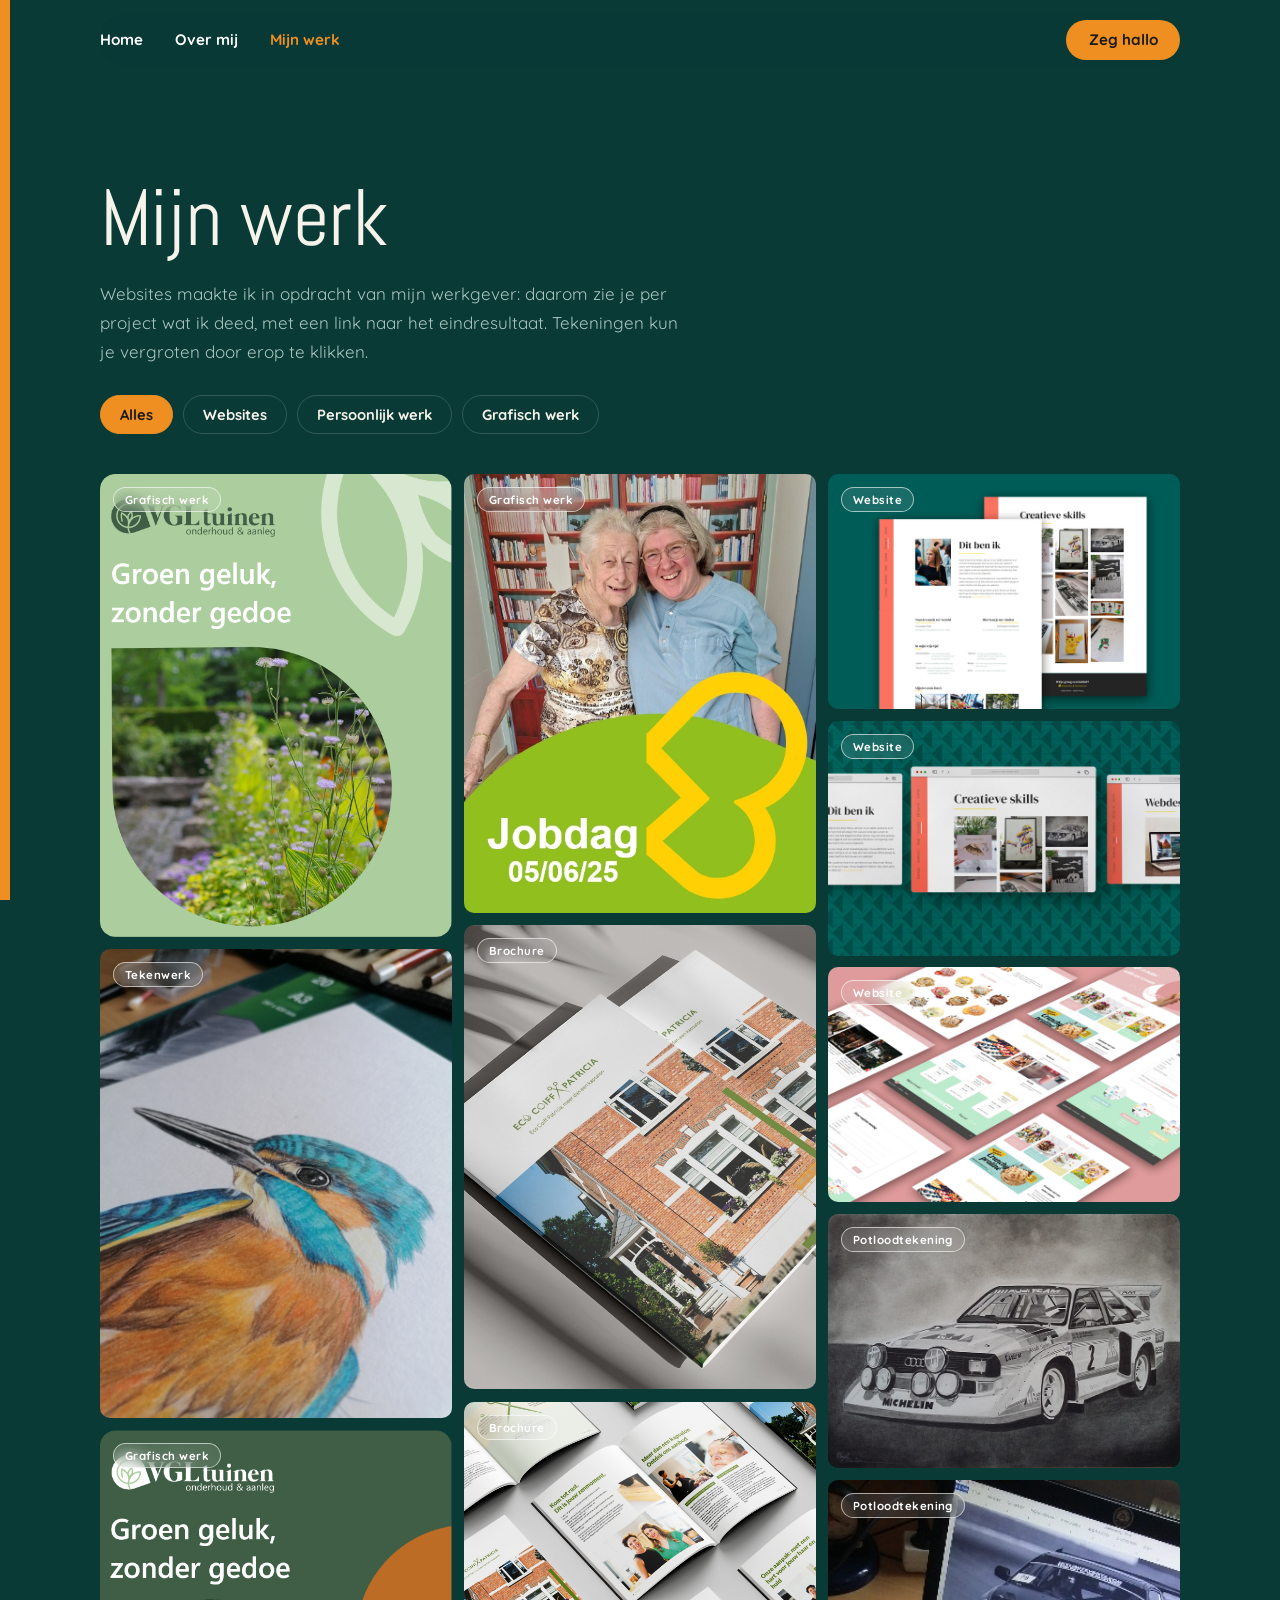
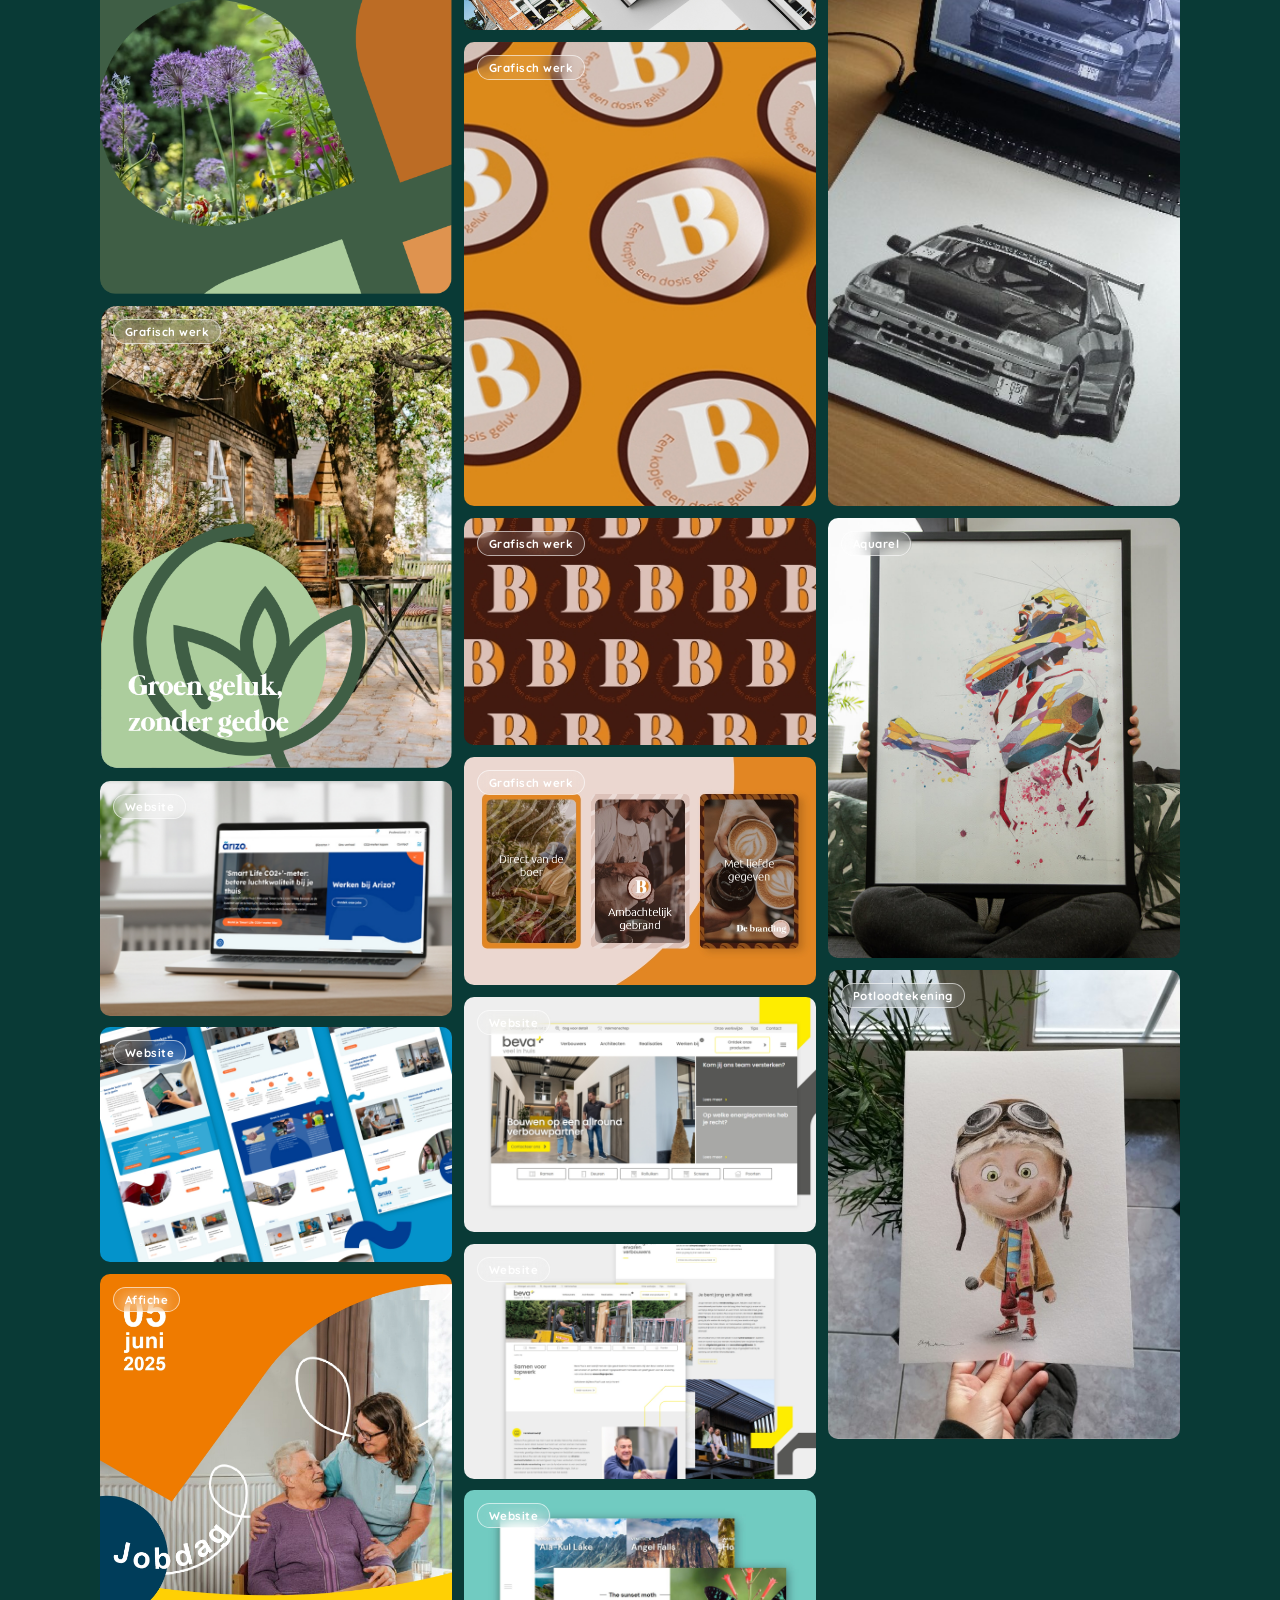
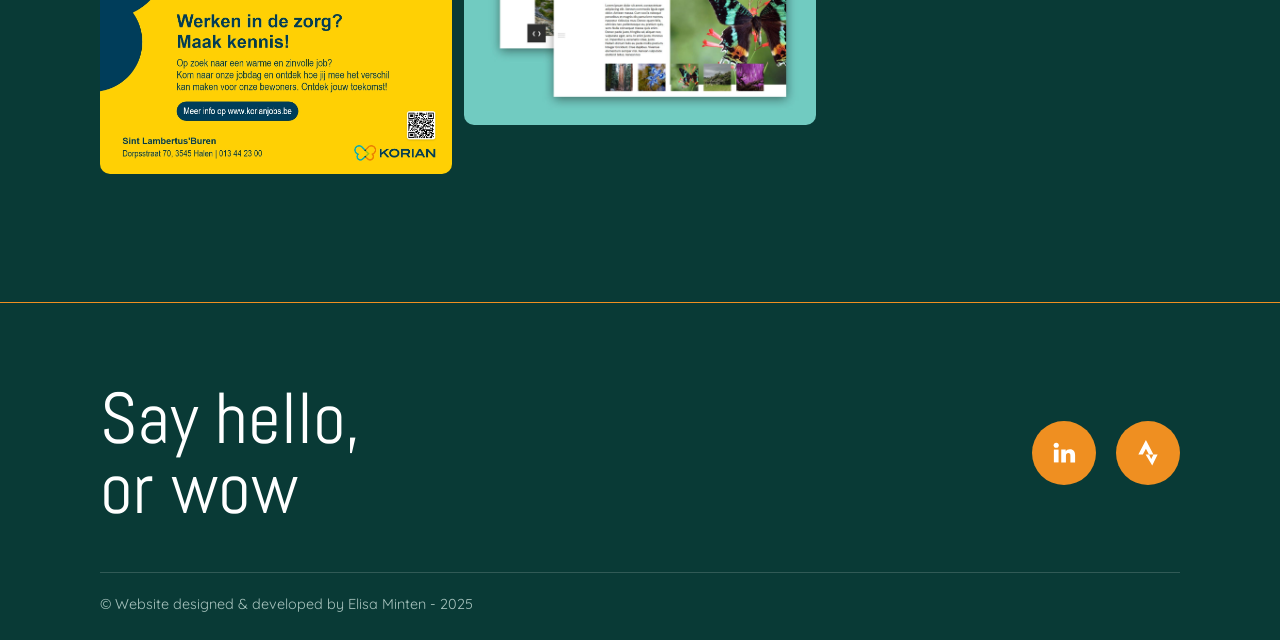
==== mijnwerk.html @ d0e0c20d "Add files via upload" ====
<!doctype html>
<html lang="nl">
  <head>
    <meta charset="utf-8" />
    <meta
      content="width=device-width, initial-scale=1, viewport-fit=cover"
      name="viewport"
    />
    <title>Mijn werk | Elisa Minten</title>
    <meta
      content="Portfolio van Elisa Minten: front-end developer en grafisch ontwerper uit Lummen."
      name="description"
    />
    <meta name="robots" content="noindex, nofollow" />
    <link
      href="[data-uri]"
      rel="icon"
      type="image/png"
    />
    <link
      href="https://fonts.googleapis.com/css2?family=Abel&amp;family=DM+Serif+Display:ital@0;1&amp;family=Quicksand:wght@400;500;700&amp;family=Roboto:wght@300&amp;display=swap"
      rel="stylesheet"
    />
    <link href="style.css" rel="stylesheet" />
  </head>
  <body>
    <div aria-hidden="true" class="rail"></div>
    <button aria-label="Terug naar boven" class="up" id="up">
      <svg viewbox="0 0 45 45">
        <circle class="ring" cx="22.5" cy="22.5" r="16"></circle>
        <circle class="prog" cx="22.5" cy="22.5" id="prog" r="16"></circle>
        <path class="arw" d="M22.5 28V17M17 22.5l5.5-5.5 5.5 5.5"></path>
      </svg>
    </button>
    <nav aria-label="Hoofdmenu" class="nav">
      <div class="nl">
        <a href="index.html"
          ><span class="roll"><span data-t="Home">Home</span></span></a
        ><a href="overmij.html"
          ><span class="roll"><span data-t="Over mij">Over mij</span></span></a
        ><a href="mijnwerk.html"
          ><span class="roll"
            ><span data-t="Mijn werk">Mijn werk</span></span
          ></a
        >
      </div>
      <a class="go" href="#contact"
        ><span class="roll"><span data-t="Zeg hallo">Zeg hallo</span></span></a
      >
      <button aria-label="Open menu" class="burger" id="burger-btn">
        <svg
          fill="none"
          height="20"
          stroke="currentColor"
          stroke-linecap="round"
          stroke-width="2.4"
          viewbox="0 0 28 20"
          width="28"
        >
          <path d="M0 2h28M0 10h20M0 18h28"></path>
        </svg>
      </button>
    </nav>
    <div aria-modal="true" class="mob-menu" id="mob-menu" role="dialog">
      <button aria-label="Sluit" class="mob-close-btn" id="mob-close">
        <svg
          fill="none"
          height="32"
          stroke="currentColor"
          stroke-linecap="round"
          stroke-width="2.4"
          viewbox="0 0 32 32"
          width="32"
        >
          <path d="M6 6l20 20M26 6L6 26"></path>
        </svg></button
      ><a href="index.html">Home</a><a href="overmij.html">Over mij</a
      ><a href="mijnwerk.html">Mijn werk</a>
    </div>
    <div class="view" id="v-werk">
      <section class="page-top">
        <div class="wrap">
          <h2>Mijn werk</h2>
          <p class="note">
            Websites maakte ik in opdracht van mijn werkgever: daarom zie je per
            project wat ik deed, met een link naar het eindresultaat. Tekeningen
            kun je vergroten door erop te klikken.
          </p>
          <div aria-label="Filter" class="chips" role="group">
            <button aria-pressed="true" class="chip" data-f="all">Alles</button
            ><button aria-pressed="false" class="chip" data-f="websites">
              Websites</button
            ><button aria-pressed="false" class="chip" data-f="persoonlijk">
              Persoonlijk werk</button
            ><button aria-pressed="false" class="chip" data-f="grafisch">
              Grafisch werk
            </button>
          </div>
          <div class="grid" id="grid">
            <button class="item pic" data-cat="grafisch">
              <img
                alt=">Nieuwe branding voor VGL"
                loading="lazy"
                src="images/vgl/1-vgl.png"
              />
              <div class="lb"><span>Grafisch werk</span></div>
              <div class="ov">
                <p>Nieuwe branding voor VGL</p>
                <b>Vergroten +</b>
              </div>
            </button>

            <button class="item pic" data-cat="persoonlijk">
              <img
                alt="Potloodtekening van een ijsvogel"
                loading="lazy"
                src="images/persoonlijk/tekening-ijsvogel.jpg"
              />
              <div class="lb"><span>Tekenwerk</span></div>
              <div class="ov">
                <p>Potloodtekening van een ijsvogel</p>
                <b>Vergroten +</b>
              </div>
            </button>
            <button class="item pic" data-cat="grafisch">
              <img
                alt=">Nieuwe branding voor VGL"
                loading="lazy"
                src="images/vgl/3-vgl.png"
              />
              <div class="lb"><span>Grafisch werk</span></div>
              <div class="ov">
                <p>Nieuwe branding voor VGL</p>
                <b>Vergroten +</b>
              </div>
            </button>
            <button class="item pic" data-cat="grafisch">
              <img
                alt=">Nieuwe branding voor VGL"
                loading="lazy"
                src="images/vgl/2-vgl.png"
              />
              <div class="lb"><span>Grafisch werk</span></div>
              <div class="ov">
                <p>Nieuwe branding voor VGL</p>
                <b>Vergroten +</b>
              </div>
            </button>
            <button class="item pic" data-cat="websites">
              <img
                alt="Website voor Arizo"
                loading="lazy"
                src="images/website/arizo3.jpg"
              />
              <div class="lb"><span>Website</span></div>
              <div class="ov">
                <p>Website voor Arizo</p>
                <b>Vergroten +</b>
              </div>
            </button>
            <button class="item pic" data-cat="websites">
              <img
                alt="Website voor Arizo"
                loading="lazy"
                src="images/website/arizo4.jpg"
              />
              <div class="lb"><span>Website</span></div>
              <div class="ov">
                <p>Website voor Arizo</p>
                <b>Vergroten +</b>
              </div>
            </button>
            <button class="item pic" data-cat="grafisch">
              <img
                alt="Website voor Arizo"
                loading="lazy"
                src="images/korian/korian-1.jpg"
              />
              <div class="lb"><span>Affiche</span></div>
              <div class="ov">
                <p>Affiche jobdag voor Korian</p>
                <b>Vergroten +</b>
              </div>
            </button>
            <button class="item pic" data-cat="grafisch">
              <img
                alt="Website voor Arizo"
                loading="lazy"
                src="images/korian/korian-3.jpg"
              />
              <div class="lb"><span>Grafisch werk</span></div>
              <div class="ov">
                <p>Sociale media post voor Korian</p>
                <b>Vergroten +</b>
              </div>
            </button>
            <button class="item pic" data-cat="grafisch">
              <img
                alt="Brochure voor Eco Coiff Patricia"
                loading="lazy"
                src="images/ecocoiff/ecoc1.jpg"
              />
              <div class="lb"><span>Brochure</span></div>
              <div class="ov">
                <p>Brochure voor Eco Coiff Patricia</p>
                <b>Vergroten +</b>
              </div>
            </button>
            <button class="item pic" data-cat="grafisch">
              <img
                alt="Brochure voor Eco Coiff Patricia"
                loading="lazy"
                src="images/ecocoiff/eco2.jpg"
              />
              <div class="lb"><span>Brochure</span></div>
              <div class="ov">
                <p>Brochure voor Eco Coiff Patricia</p>
                <b>Vergroten +</b>
              </div>
            </button>
            <button class="item pic" data-cat="grafisch">
              <img
                alt="Nieuwe huisstijl voor De branding"
                loading="lazy"
                src="images/debranding/db2.jpg"
              />
              <div class="lb"><span>Grafisch werk</span></div>
              <div class="ov">
                <p>Nieuwe huisstijl</p>
                <b>Vergroten +</b>
              </div>
            </button>
            <button class="item pic" data-cat="grafisch">
              <img
                alt="Nieuwe huisstijl voor De branding"
                loading="lazy"
                src="images/debranding/db4.jpg"
              />
              <div class="lb"><span>Grafisch werk</span></div>
              <div class="ov">
                <p>Nieuwe huisstijl</p>
                <b>Vergroten +</b>
              </div>
            </button>
            <button class="item pic" data-cat="grafisch">
              <img
                alt="Nieuwe huisstijl voor De branding"
                loading="lazy"
                src="images/debranding/db5.jpg"
              />
              <div class="lb"><span>Grafisch werk</span></div>
              <div class="ov">
                <p>Nieuwe huisstijl</p>
                <b>Vergroten +</b>
              </div>
            </button>
            <button class="item pic" data-cat="websites">
              <img
                alt="Website voor Beva Plus"
                loading="lazy"
                src="images/website/bevaplus–1.jpg"
              />
              <div class="lb"><span>Website</span></div>
              <div class="ov">
                <p>Website voor Beva Plus</p>
                <b>Vergroten +</b>
              </div>
            </button>
            <button class="item pic" data-cat="websites">
              <img
                alt="Website voor Beva Plus"
                loading="lazy"
                src="images/website/bevaplus–2.jpg"
              />
              <div class="lb"><span>Website</span></div>
              <div class="ov">
                <p>Website voor Beva Plus</p>
                <b>Vergroten +</b>
              </div>
            </button>
            <button class="item pic" data-cat="websites">
              <img
                alt="Fictieve website over de natuur en de wereld"
                loading="lazy"
                src="images/website/full-screen-destination.jpg"
              />
              <div class="lb"><span>Website</span></div>
              <div class="ov">
                <p>Fictieve website over de natuur en de wereld</p>
                <b>Vergroten +</b>
              </div>
            </button>
            <button class="item pic" data-cat="websites">
              <img
                alt="Mijn eerste portfolio"
                loading="lazy"
                src="images/website/full-screen-elisa-2.jpg"
              />
              <div class="lb"><span>Website</span></div>
              <div class="ov">
                <p>Mijn eerste portfolio</p>
                <b>Vergroten +</b>
              </div>
            </button>
            <button class="item pic" data-cat="websites">
              <img
                alt="Mijn eerste portfolio"
                loading="lazy"
                src="images/website/website-elisa.jpg"
              />
              <div class="lb"><span>Website</span></div>
              <div class="ov">
                <p>Mijn eerste portfolio</p>
                <b>Vergroten +</b>
              </div>
            </button>
            <button class="item pic" data-cat="websites">
              <img
                alt="Fictieve website voor een ijszaak"
                loading="lazy"
                src="images/website/chuckies-website.jpg"
              />
              <div class="lb"><span>Website</span></div>
              <div class="ov">
                <p>Fictieve website voor een ijszaak</p>
                <b>Vergroten +</b>
              </div>
            </button>
            <button class="item pic" data-cat="persoonlijk">
              <img
                alt="Potloodtekening Audi"
                loading="lazy"
                src="images/persoonlijk/audiquattro.jpg"
              />
              <div class="lb"><span>Potloodtekening</span></div>
              <div class="ov">
                <p>Potloodtekening Audi</p>
                <b>Vergroten +</b>
              </div>
            </button>
            <button class="item pic" data-cat="persoonlijk">
              <img
                alt="Potloodtekening"
                loading="lazy"
                src="images/persoonlijk/auto.jpg"
              />
              <div class="lb"><span>Potloodtekening</span></div>
              <div class="ov">
                <p>Potloodtekening</p>
                <b>Vergroten +</b>
              </div>
            </button>
            <button class="item pic" data-cat="persoonlijk">
              <img
                alt="Aquarel Michael Jordan"
                loading="lazy"
                src="images/persoonlijk/michaeljordan.jpg"
              />
              <div class="lb"><span>Aquarel</span></div>
              <div class="ov">
                <p>Aquarel Michael Jordan</p>
                <b>Vergroten +</b>
              </div>
            </button>
            <button class="item pic" data-cat="persoonlijk">
              <img
                alt="Potloodtekening"
                loading="lazy"
                src="images/persoonlijk/tekening.jpg"
              />
              <div class="lb"><span>Potloodtekening</span></div>
              <div class="ov">
                <p>Potloodtekening</p>
                <b>Vergroten +</b>
              </div>
            </button>
          </div>
        </div>
      </section>
    </div>
    <footer id="contact">
      <div class="fwrap">
        <div class="footer-title">
          <h2>Say hello, <br />or wow</h2>
        </div>
        <div class="footer-icons">
          <ul>
            <li>
              <a
                aria-label="LinkedIn"
                href="https://www.linkedin.com/in/elisa-minten-730466173/"
                rel="noopener"
                target="_blank"
                ><svg viewbox="0 0 24 24">
                  <circle cx="4.9" cy="4.9" r="2.4"></circle>
                  <rect height="12" width="4.4" x="2.7" y="9"></rect>
                  <path
                    d="M9.6 9h4.2v1.7c.7-1.2 2-2 3.900-2 3.500 0 4.900 2.200 4.900 5.600V21h-4.400v-6.200c0-1.600-.5-2.600-1.900-2.600-1.500 0-2.300 1-2.300 2.600V21H9.600z"
                  ></path></svg
              ></a>
            </li>
            <li>
              <a
                aria-label="Strava"
                href="https://www.strava.com/athletes/14544141"
                rel="noopener"
                target="_blank"
                ><svg
                  style="width: 1.25rem; height: 1.6rem"
                  viewbox="0 0 400 512"
                >
                  <path
                    d="M158.4 0L7 292h89.2l62.2-116.1L220.1 292h88.5zm150.2 292l-43.9 88.8-44.5-88.8h-67.6L284.7 512 392.7 292z"
                  ></path></svg
              ></a>
            </li>
          </ul>
        </div>
      </div>
      <p class="footer-rights">
        © Website designed &amp; developed by Elisa Minten - 2025
      </p>
    </footer>
    <div aria-hidden="true" class="hpic" id="hpic"><span></span></div>
    <dialog aria-label="Vergrote afbeelding" id="lb">
      <button aria-label="Sluiten">×</button><img alt="" />
    </dialog>
    <script defer="" src="script.js"></script>
  </body>
</html>
---- style.css ----
/* Stijl: donkergroen = papier, crème = schetsblad, geel = accent, oranje = alles wat klikt. */
:root {
  --bg: #093a36;
  --cream: #f3f1f1;
  --ink: #f6f3ea;
  --mute: #a9c4bf;
  --line: rgba(255, 255, 255, 0.16);
  --y: #fcd825;
  --hh: 84px;
  --oh: 1.5rem;

  --o: #ef8f21;
  --bh: #fff;
  --r: 0;
  --w: 1100px;
  --br: 10px;
}
*,
*::before,
*::after {
  box-sizing: border-box;
  margin: 0;
}
html {
  scroll-behavior: smooth;
}
body {
  background: var(--bg);
  color: var(--ink);
  font:
    400 1.0625rem/1.7 Quicksand,
    system-ui,
    sans-serif;
  overflow-x: hidden;
}
img {
  max-width: 100%;
  display: block;
}
a {
  color: inherit;
}
h1,
h2,
h3 {
  font-family: Abel, sans-serif;
  font-weight: 400;
  line-height: 0.98;
}
h2 {
  font-size: clamp(2.6rem, 6.5vw, 5rem);
  margin-bottom: 1.4rem;
}
:focus-visible {
  outline: 3px solid var(--o);
  outline-offset: 3px;
}
.wrap {
  width: 100%;
  max-width: 1400px;
  margin: 0 auto;
  padding: 0 30px;
}
@media (min-width: 768px) {
  .wrap {
    padding: 0 100px;
  }
}
section {
  padding: clamp(4.5rem, 10vw, 8rem) 0;
  position: relative;
  z-index: 2;
  background: var(--bg);
}
.cream {
  background: var(--cream);
  color: #242424;
  --mute: #5b6764;
  --line: rgba(0, 0, 0, 0.18);
  --bh: #242424;
}
.rail {
  position: fixed;
  z-index: 70;
  left: 0;
  top: 0;
  bottom: 0;
  width: 10px;
  background: var(--o);
  pointer-events: none;
}
@media (max-width: 768px) {
  .rail {
    width: 0px;
  }
}
.up {
  display: none;
}
@media (min-width: 768px) {
  .up {
    display: flex;
    align-items: center;
    position: fixed;
    z-index: 71;
    left: 0;
    top: calc(50% - 32px);
    padding: 10px 24px 10px 16px;
    background: #242424;
    color: #fff;
    border: 0;
    border-radius: 0 99px 99px 0;
    cursor: pointer;
    transform: translateX(-110%);
    transition: transform 0.9s cubic-bezier(0.22, 1, 0.36, 1);
  }
  .up.on {
    transform: translateX(0);
  }
  .up:hover svg {
    transform: translateY(-3px);
  }
}
.up svg {
  width: 45px;
  height: 45px;
  transition: transform 0.3s;
}
.up .ring {
  fill: none;
  stroke: #ffffff33;
  stroke-width: 2;
}
.up .prog {
  fill: none;
  stroke: var(--o);
  stroke-width: 2;
  stroke-dasharray: 100.5;
  stroke-dashoffset: 100.5;
  transform: rotate(-90deg);
  transform-origin: center;
}
.up .arw {
  fill: none;
  stroke: currentColor;
  stroke-width: 2;
  stroke-linecap: round;
  stroke-linejoin: round;
}
.close {
  padding: clamp(4rem, 8vw, 7rem) 0;
}
.t3s {
  display: grid;
  grid-template-columns: repeat(3, 1fr);
  gap: 1rem;
  margin-top: clamp(3rem, 8vw, 7rem);
}
.t3 {
  position: relative;
  display: flex;
  align-items: center;
  justify-content: center;
  aspect-ratio: 1/1.02;
  border: 1px solid rgba(9, 58, 54, 0.6);
  color: #093a36;
  text-decoration: none;
  overflow: hidden;
  font:
    clamp(1.5rem, 2.4vw, 2.2rem) Abel,
    sans-serif;
}
.t3::before,
.t3::after {
  content: "";
  position: absolute;
  inset: 0;
  clip-path: inset(100% 0 0 0);
  transition: clip-path 0.7s cubic-bezier(0.7, 0, 0.2, 1);
}
.t3::before {
  background: var(--im) center/cover;
}
.t3::after {
  background: rgba(9, 58, 54, 0.62);
}
.t3:hover::before,
.t3:hover::after,
.t3:focus-visible::before,
.t3:focus-visible::after {
  clip-path: inset(0);
}
.t3 .roll {
  position: relative;
  z-index: 2;
  text-align: center;
  padding: 0 1rem;
}
.t3 .roll > span::after {
  color: #fff;
}
@media (max-width: 760px) {
  .t3s {
    grid-template-columns: 1fr;
  }
  .t3 {
    aspect-ratio: 16/9;
  }
}

.note {
  color: var(--mute);
  max-width: 58ch;
}
/* knop: origineel (oranje pil krimpt tot bol, ring groeit) */
.btn {
  position: relative;
  z-index: 1;
  display: inline-block;
  padding: 10px 22px;
  line-height: 20px;
  color: #fff;
  text-decoration: none;
  margin-top: 1.6rem;
  transition: 0.3s cubic-bezier(0.785, 0.135, 0.15, 0.86);
}
.btn::before,
.btn::after {
  content: "";
  position: absolute;
  z-index: -1;
  transition: 0.3s cubic-bezier(0.785, 0.135, 0.15, 0.86);
}
.btn::before {
  top: 0;
  left: 0;
  width: 100%;
  height: 40px;
  background: var(--o);
  border-radius: 30px;
}
.btn::after {
  top: 2px;
  left: 2px;
  width: 36px;
  height: 36px;
  border: 1.5px solid var(--o);
  border-radius: 50%;
}
.btn:hover {
  color: var(--bh);
  font-weight: 500;
}
.btn:hover::before {
  width: 40px;
}
.btn:hover::after {
  top: -6px;
  left: -6px;
  width: 52px;
  height: 52px;
  transition-delay: 0.2s;
}
/* nav: links links, merk in het midden, knop rechts; tekst rolt bij hover */
.nav {
  position: fixed;
  z-index: 60;
  top: calc(14px + env(safe-area-inset-top));
  left: 50%;
  transform: translateX(-50%);
  width: calc(100% - 60px);
  display: grid;
  grid-template-columns: 1fr auto;
  align-items: center;
  padding: 0.4rem 0rem 0.4rem 0rem;
  border-radius: 99px;
  background: rgba(9, 58, 54, 0.78);
  backdrop-filter: blur(14px);
  transition: 0.5s;
}
.nav a {
  text-decoration: none;
  color: #fff;
  font-weight: 700;
  font-size: 0.95rem;
  position: relative;
}
.nav.sticky {
  padding: 0.4rem 0.4rem 0.4rem 1.2rem;
}
.nl {
  display: flex;
  gap: clamp(0.9rem, 2.5vw, 2rem);
}
.nl a[aria-current] {
  color: var(--o);
}

@media (min-width: 768px) {
  .nav {
    width: calc(100% - 200px);
  }
}
.nav .go {
  justify-self: end;
  background: var(--o);
  color: #1a1a1a;
  border-radius: 99px;
  padding: 0.6rem 1.4rem;
  transition: background 0.3s;
}
.nav .go:hover {
  background: #f6a94a;
}
.roll {
  display: block;
  overflow: hidden;
  line-height: 1.35;
}
.roll > span {
  display: block;
  position: relative;
  transition: transform 0.5s cubic-bezier(0.7, 0, 0.2, 1);
}
.roll > span::after {
  content: attr(data-t);
  position: absolute;
  left: 0;
  top: 100%;
}
a:hover > .roll > span {
  transform: translateY(-100%);
}
/* hero (zoals oorspronkelijk, afgerond) */
.hero {
  position: relative;
  z-index: 3;
  margin: var(--hh) 30px calc(var(--oh) + 5rem);
  height: max(340px, calc(100vh - var(--hh) - var(--oh) - 125px));
  height: max(340px, calc(100svh - var(--hh) - var(--oh) - 125px));
  background: var(--cam) center/cover;
  padding: 0;
  background-size: cover;
  background-image: url(images/ElisaMinten-portfolio.jpg);
  border-radius: var(--br);
  background-position: center;
  max-height: 780px;
}
.name-wrap {
  position: absolute;
  left: 50%;
  bottom: calc(var(--oh) * -1);
  transform: translateX(-50%);
  text-align: center;
}
.name {
  display: inline-block;
  font:
    700 5rem/5rem Abel,
    serif;
  margin: 0;
  cursor: default;
}
.name .line {
  display: block;
  color: transparent;
  -webkit-background-clip: text;
  background-clip: text;
  transform: translateY(var(--t, 0px));
  background-image:
    radial-gradient(
      circle var(--gr, 0px) at var(--mx, 50%) var(--my, 50%),
      rgba(252, 216, 37, 0.4) 0,
      rgba(252, 216, 37, 0.15) 45%,
      rgba(252, 216, 37, 0) 100%
    ),
    linear-gradient(#fff, #fff);
}
#circle {
  position: absolute;
  top: -85px;
  left: -55px;
  pointer-events: none;
}
#circle svg {
  width: 170px;
  height: 170px;
  animation: rot 15s linear infinite;
}
#circle text {
  font:
    18px Quicksand,
    sans-serif;
  fill: rgba(255, 255, 255, 0.67);
  letter-spacing: 0.9px;
}
@keyframes rot {
  to {
    transform: rotate(-360deg);
  }
}
@media (min-width: 768px) {
  :root {
    --oh: 2rem;
  }
  .hero {
    margin: var(--hh) 100px calc(var(--oh) + 7rem);
  }
  .name {
    font-size: 10rem;
    line-height: 8rem;
  }
  #circle {
    top: -200px;
    left: -80px;
  }
  #circle svg {
    width: 450px;
    height: 450px;
  }
}
@media (min-width: 1025px) {
  :root {
    --oh: 3rem;
  }
  .name {
    font-size: 15rem;
    line-height: 12rem;
  }
}
.quote {
  overflow: hidden;
  padding: clamp(5rem, 12vw, 10rem) 0;
}
.qh {
  font:
    clamp(2.2rem, 4.4vw, 4.2rem)/1.08 Abel,
    sans-serif;
  margin: 0;
}
.quote .wrap {
  position: relative;
}
.quote .lead {
  color: var(--ink);
}
.quote .down {
  stroke: #fff;
}
.quote .k {
  color: var(--o);
}
.quote .k2 {
  color: var(--o);
}
.blob {
  position: absolute;
  border-radius: 50%;
  filter: blur(90px);
  pointer-events: none;
}
.b1 {
  width: min(50vw, 640px);
  aspect-ratio: 1;
  left: -6%;
  top: -25%;
  background: radial-gradient(circle, #13978f, transparent 70%);
  opacity: 0.3;
  animation: fl1 26s ease-in-out infinite alternate;
}
.b2 {
  width: min(38vw, 480px);
  aspect-ratio: 1;
  right: -4%;
  bottom: -30%;
  background: radial-gradient(circle, #ef8f21, transparent 70%);
  opacity: 0.14;
  animation: fl2 32s ease-in-out infinite alternate;
}
@keyframes fl1 {
  to {
    transform: translate(22vw, 12%) scale(1.25);
  }
}
@keyframes fl2 {
  to {
    transform: translate(-26vw, -20%) scale(1.3);
  }
}

/* home */
.split {
  display: grid;
  gap: 3rem;
  grid-template-columns: 1.1fr 0.9fr;
  align-items: end;
}
.split p + p {
  margin-top: 1rem;
}
.intro {
  padding: clamp(6rem, 12vw, 10rem) 0;
}
.ig {
  display: grid;
  grid-template-columns: 1.15fr 0.85fr;
  gap: clamp(2rem, 6vw, 6rem);
  align-items: stretch;
}
.ig-l {
  display: flex;
  flex-direction: column;
  justify-content: space-between;
  gap: 3rem;
}
.hey {
  font-size: clamp(3.4rem, 8.5vw, 7.5rem);
  line-height: 0.98;
  margin: 0;
}
.ig-t {
  margin-left: clamp(0px, 14vw, 220px);
  max-width: 34rem;
}
.lead {
  font:
    clamp(1.5rem, 2.3vw, 2rem)/1.25 Abel,
    sans-serif;
  margin-bottom: 1rem;
}
.lead a {
  text-underline-offset: 4px;
}
.ig-t .sm {
  font-size: 0.98rem;
  line-height: 1.6;
  color: #3d4745;
}
.down {
  width: 44px;
  height: 64px;
  stroke: #093a36;
  fill: none;
  stroke-width: 2;
  stroke-linecap: round;
}
.ig-r img {
  width: 100%;
  height: 100%;
  object-fit: cover;
  aspect-ratio: 4/5;
  display: block;
  border-radius: var(--br);
}
.statement {
  font-size: clamp(2.4rem, 5vw, 4rem);
  line-height: 1;
  margin: 0;
}
.split p a {
  text-underline-offset: 4px;
}
.tiles {
  display: grid;
  grid-template-columns: repeat(4, 1fr);
  grid-auto-rows: minmax(0, 1fr);
  grid-auto-flow: dense;
  gap: 1rem;
}
.work-in {
  max-width: 820px;
}
.sec-head {
  display: flex;
  justify-content: space-between;
  align-items: flex-end;
  gap: 1.5rem;
  flex-wrap: wrap;
  margin-bottom: 2rem;
}
.sec-head h2 {
  margin: 0;
}
.sec-head .btn {
  margin: 0 0 0.5rem;
}
.tiles > * {
  aspect-ratio: 1;
}
.tile {
  position: relative;
  overflow: hidden;
  display: block;
}

.tile img {
  width: 100%;
  height: 100%;
  object-fit: cover;
}
.tile.big {
  grid-column: span 2;
  grid-row: span 2;
}
.tile.wide {
  grid-column: span 2;
  aspect-ratio: auto;
}
.tile span {
  position: absolute;
  left: 1rem;
  bottom: 1rem;
  background: var(--bg);
  color: #fff;
  padding: 0.3rem 0.9rem;
  font-weight: 700;
  font-size: 0.8rem;
}
/* cta-tegels met inkepingen */
.cta {
  position: relative;
  display: block;
  background: var(--co);
  text-decoration: none;
  color: var(--ct);
}

.cta .pn {
  position: absolute;
  inset: 18px;
  background: var(--cp);
  display: flex;
  flex-direction: column;
  align-items: center;
  justify-content: center;
  text-align: center;
  padding: 1rem;
  gap: 0.5rem;
}
.cta h3 {
  font-size: clamp(1.8rem, 3vw, 2.5rem);
  transition: transform 0.4s;
}
.cta p {
  font-size: 0.9rem;
  line-height: 1.35;
  max-height: 0;
  opacity: 0;
  overflow: hidden;
  transition:
    max-height 0.4s,
    opacity 0.4s;
  margin: 0;
}
.cta:hover p,
.cta:focus-visible p {
  max-height: 4rem;
  opacity: 1;
}
.cta .n1,
.cta .n2 {
  position: absolute;
  background: var(--co);
  z-index: 2;
}
.cta .n1 {
  top: 0;
  left: 0;
  width: 80px;
  height: 80px;
  border-bottom-right-radius: 20px;
}
.cta .n2 {
  bottom: 0;
  right: 0;
  width: 80px;
  height: 70px;
  border-top-left-radius: 20px;
}
.cta .ic,
.cta .ar {
  position: absolute;
  z-index: 3;
  display: grid;
  place-items: center;
  border-radius: 50%;
}
.cta .ic {
  top: 20px;
  left: 20px;
  width: 34px;
  height: 34px;
  background: var(--ci);
  color: var(--cc);
}
.cta .ar {
  bottom: 14px;
  right: 14px;
  width: 40px;
  height: 40px;
  background: #fff;
  color: #093a36;
  transition:
    transform 0.4s,
    background 0.3s;
}
.cta:hover .ar {
  transform: rotate(-45deg);
  background: var(--o);
}
.cta svg {
  width: 17px;
  height: 17px;
  fill: none;
  stroke: currentColor;
  stroke-width: 2.2;
  stroke-linecap: round;
  stroke-linejoin: round;
}
.c-web {
  --co: #cde7e2;
  --cp: #093a36;
  --ct: #cde7e2;
  --ci: #ef8f21;
  --cc: #1a1a1a;
}
.c-pers {
  --co: #ffdcb8;
  --cp: #ef8f21;
  --ct: #093a36;
  --ci: #093a36;
  --cc: #ffdcb8;
}
.c-graf {
  --co: #fff;
  --cp: #0c615d;
  --ct: #fff;
  --ci: #ef8f21;
  --cc: #1a1a1a;
}
/* over mij */
.page-top {
  padding: clamp(6rem, 14vw, 12rem) 0 clamp(5rem, 10vw, 9rem);
  min-height: 60vh;
  display: flex;
  align-items: center;
}
.portrait {
  position: relative;
  width: min(100%, 360px);
  justify-self: center;
  align-self: center;
}
.portrait img {
  aspect-ratio: 4/5;
  object-fit: cover;
  width: 100%;
}

.facts {
  display: grid;
  grid-template-columns: repeat(3, 1fr);
  gap: 1.5rem;
  margin-top: 4rem;
}
.facts div {
  border-top: 1px solid var(--line);
  padding-top: 1rem;
}
.facts strong {
  font: 3rem Abel;
  display: block;
  line-height: 1;
  color: var(--o);
}
.facts span {
  color: var(--mute);
  font-size: 0.95rem;
}
/* tijdlijn horizontaal */
.bigimg {
  position: relative;
  z-index: 2;
  height: min(80vh, 840px);
  overflow: hidden;
  background: var(--bg);
}
@media only screen and (max-width: 768px) {
  .bigimg {
    height: 220px;
  }
}
.bi {
  position: absolute;
  left: 0;
  right: 0;
  top: -18%;
  bottom: -18%;
  background: url(images/Elisa-hangmat.jpg);
  background-position: center;
  background-size: cover;
  will-change: transform;
}
.tl-sec {
  padding: 0;
}
.tl-sticky {
  position: sticky;
  top: 0;
  height: 100vh;
  height: 100svh;
  overflow: hidden;
  display: flex;
  flex-direction: column;
  justify-content: center;
  gap: 1rem;
}
.tlx {
  display: flex;
  gap: clamp(3rem, 7vw, 7rem);
  position: relative;
  width: max-content;
  list-style: none;
  padding: 1rem 30px;
  --yh: 7.5rem;
  will-change: transform;
}
.tlx::before {
  content: "";
  position: absolute;
  left: 0;
  right: 0;
  top: calc(1rem + var(--yh) + 8px);
  height: 2px;
  background: linear-gradient(90deg, #093a36 94%, transparent);
}
@media (min-width: 768px) {
  .tlx {
    padding-left: max(100px, calc((100vw - 1200px) / 2));
    padding-right: max(100px, calc((100vw - 1200px) / 2));
  }
}
@media (max-height: 780px) {
  .tlx {
    --yh: 5rem;
  }
  .tc {
    margin-top: 1.4rem !important;
  }
}
.tx {
  flex: 0 0 clamp(260px, 26vw, 340px);
  position: relative;
}

.yr {
  display: block;
  height: var(--yh);
  font: 400 var(--yh)/1 Abel;
  color: #093a36;
  transition: 0.3s;
  letter-spacing: -0.02em;
  user-select: none;
}
.tx:hover .yr {
  color: var(--o);
}
.tx.now .yr {
  color: var(--o);
}
.dot {
  position: absolute;
  left: 0;
  top: calc(var(--yh) + 1px);
  width: 16px;
  height: 16px;
  border-radius: 50%;
  background: var(--o);
  box-shadow: 0 0 0 5px var(--cream);
  transition: 0.3s;
}
.tx:hover .dot {
  transform: scale(1.4);
}
.tx.now .dot {
  background: #093a36;
  box-shadow:
    0 0 0 5px var(--cream),
    0 0 0 7px var(--o);
}
.tc {
  margin-top: 2.2rem;
}
.tc time {
  font: 700 0.78rem Quicksand;
  letter-spacing: 0.15em;
  text-transform: uppercase;
  color: var(--o);
}
.tc h3 {
  font-size: 1.9rem;
  margin: 0.3rem 0 0.4rem;
}
.tc p {
  color: var(--mute);
  font-size: 0.95rem;
  line-height: 1.5;
}
/* hobby's */
.wrap.wide {
  max-width: none;
}
.lbl {
  display: block;
  font: 400 0.9rem Quicksand;
  letter-spacing: 0.06em;
  text-transform: uppercase;
  color: var(--o);
}
.hh {
  font-size: clamp(2.2rem, 3.6vw, 3.2rem);
  font-weight: 700;
  margin: 0.4rem 0 2.5rem;
}
.hob {
  list-style: none;
  padding: 0;
  display: flex;
  flex-wrap: wrap;
  justify-content: center;
  gap: 0.2rem 1.5rem;
  text-align: center;
}
.hob li {
  font:
    300 clamp(2.2rem, 4.4vw, 4.4rem)/1.25 Roboto,
    sans-serif;
  color: transparent;
  -webkit-text-stroke: 1px #5f938e;
  cursor: default;
  transition:
    color 0.3s,
    -webkit-text-stroke-color 0.3s,
    opacity 0.3s;
}
.hob li::after {
  content: "\2022";
  margin-left: 1.5rem;
}
.hob:hover li {
  opacity: 0.45;
}
.hob li:hover {
  opacity: 1;
  color: #fff;
  -webkit-text-stroke-color: #fff;
}
.hpic {
  position: fixed;
  z-index: 80;
  left: 0;
  top: 0;
  width: min(46vw, 250px);
  aspect-ratio: 4/5;
  pointer-events: none;
  opacity: 0;
  transform: translate(-50%, -115%) rotate(-4deg) scale(0.9);
  transition:
    opacity 0.25s,
    transform 0.25s;
  background: #0c615d center/cover;
  display: flex;
  align-items: flex-end;
  padding: 0.8rem;
  box-shadow: 0 20px 40px #0006;
}
.hpic.on {
  opacity: 1;
  transform: translate(-50%, -115%) rotate(-4deg) scale(1);
}
.hpic span {
  background: var(--bg);
  color: #fff;
  font: 700 0.75rem Quicksand;
  padding: 0.25rem 0.8rem;
}
/* werk */
.chips {
  display: flex;
  gap: 0.6rem;
  flex-wrap: wrap;
  margin: 1.8rem 0 2.5rem;
}
.chip {
  font: 700 0.92rem Quicksand;
  padding: 0.55rem 1.2rem;
  border-radius: 99px;
  border: 1.5px solid var(--line);
  background: none;
  color: var(--ink);
  cursor: pointer;
  transition: 0.25s;
}
.chip:hover {
  border-color: var(--o);
}
.chip[aria-pressed="true"] {
  background: var(--o);
  color: #1a1a1a;
  border-color: var(--o);
}
.grid {
  columns: 3 260px;
  column-gap: 12px;
}
.item {
  overflow: hidden;
  position: relative;
  animation: pop 0.5s both;
  break-inside: avoid;
  margin-bottom: 12px;
  display: block;
  border-radius: var(--br);
}
.item[hidden] {
  display: none;
}
@keyframes pop {
  from {
    opacity: 0;
    transform: scale(0.95);
  }
}
.item.pic {
  padding: 0;
  border: 0;
  cursor: zoom-in;
  background: none;
  width: 100%;
}
.item.pic img {
  width: 100%;
  height: auto;
  display: block;
}
.item.pic {
  font: inherit;
  color: inherit;
  text-align: left;
}
.item img,
.item .ph,
.item.site > div:first-child {
  transition: transform 0.7s cubic-bezier(0.22, 1, 0.36, 1);
}
.item:hover img,
.item:hover .ph,
.item.site:hover > div:first-child {
  transform: scale(1.04);
}
.ph {
  display: grid;
  place-items: center;
  background:
    repeating-linear-gradient(0deg, #ffffff0a 0 1px, transparent 1px 30px),
    linear-gradient(135deg, var(--a), var(--b));
}
.ph i {
  font: normal 0.75rem Quicksand;
  letter-spacing: 0.18em;
  text-transform: uppercase;
  color: #ffffff55;
}
.item.site {
  text-decoration: none;
  color: #fff;
}
.s1 .ph {
  aspect-ratio: 4/3;
}
.s2 .ph {
  aspect-ratio: 16/10;
}
.s3 .ph {
  aspect-ratio: 5/4;
}
.s4 .ph {
  aspect-ratio: 1;
}
.lb {
  position: absolute;
  z-index: 3;
  top: 0.8rem;
  left: 0.8rem;
  right: 0.8rem;
  display: flex;
  flex-wrap: wrap;
  gap: 0.4rem;
}
.lb span {
  border: 1px solid rgba(255, 255, 255, 0.6);
  background: rgba(255, 255, 255, 0.1);
  -webkit-backdrop-filter: blur(8px);
  backdrop-filter: blur(8px);
  color: #fff;
  padding: 0.25rem 0.7rem;
  font: 700 0.72rem Quicksand;
  letter-spacing: 0.04em;
  border-radius: 50px;
}
.ov {
  position: absolute;
  z-index: 2;
  inset: 0;
  background: rgba(9, 58, 54, 0.74);
  display: flex;
  flex-direction: column;
  justify-content: flex-end;
  gap: 0.5rem;
  padding: 1.2rem;
  color: #fff;
  opacity: 0;
  transition: opacity 0.45s;
}
.ov p {
  font:
    1.6rem/1.12 Abel,
    sans-serif;
  margin: 0;
  transform: translateY(14px);
  transition: transform 0.5s cubic-bezier(0.22, 1, 0.36, 1);
}
.ov b {
  color: var(--o);
  font-size: 0.9rem;
}
.item:hover .ov,
.item:focus-visible .ov {
  opacity: 1;
}
.item:hover .ov p {
  transform: none;
}

dialog {
  border: 0;
  background: transparent;
  max-width: min(92vw, 900px);
  padding: 0;
  margin: auto;
  overflow: visible;
}
dialog::backdrop {
  background: rgba(0, 0, 0, 0.88);
}
dialog img {
  max-height: 86vh;
  margin: auto;
}
dialog button {
  position: absolute;
  top: -2.6rem;
  right: 0;
  background: none;
  border: 0;
  color: #fff;
  font-size: 2rem;
  cursor: pointer;
}
/* footer */
footer {
  position: relative;
  z-index: 2;
  background: #093a36;
  border-top: 1px solid var(--o);
  padding: 60px 0 24px;
}
.fwrap {
  display: flex;
  justify-content: space-between;
  align-items: center;
  gap: 2rem;
  flex-wrap: wrap;
  padding: 0 30px;
  max-width: 1400px;
  margin: 0 auto;
}
footer h2 {
  font-size: clamp(3rem, 6vw, 4.5rem);
  color: #fff;
  margin: 0;
}
.footer-icons ul {
  display: flex;
  gap: 20px;
  list-style: none;
  padding: 0;
  justify-content: flex-end;
}
.footer-icons a {
  position: relative;
  z-index: 1;
  display: flex;
  justify-content: center;
  align-items: center;
  width: 64px;
  height: 64px;
  color: #fff;
}
.footer-icons svg {
  width: 1.6rem;
  height: 1.6rem;
  fill: currentColor;
}
.footer-icons a::before,
.footer-icons a::after {
  content: "";
  position: absolute;
  border-radius: 50%;
  z-index: -1;
  transition: 0.35s cubic-bezier(0.785, 0.135, 0.15, 0.86);
}
.footer-icons a::before {
  inset: 0;
  background: var(--o);
}
.footer-icons a::after {
  inset: 3px;
  border: 1.5px solid var(--o);
}
.footer-icons a:hover {
  color: #242424;
}
.footer-icons a:hover::after {
  inset: -8px;
}
.footer-rights {
  width: calc(100% - 60px);
  max-width: 1200px;
  margin: 3rem auto 0;
  padding-top: 1.2rem;
  border-top: 1px solid var(--line);
  color: var(--mute);
  font-size: 0.9rem;
}
.footer-rights a {
  color: #fff;
}
@media (min-width: 768px) {
  .fwrap {
    padding: 0 100px;
  }
  .footer-rights {
    width: calc(100% - 200px);
  }
  footer {
    padding-top: 80px;
  }
}
.reveal {
  opacity: 0;
  transform: translateY(30px);
  transition:
    opacity 0.8s,
    transform 0.8s;
}
.reveal.in {
  opacity: 1;
  transform: none;
}
@media (max-width: 760px) {
  .ig {
    grid-template-columns: 1fr;
  }
  .ig-t {
    margin-left: 0;
  }
  .down {
    display: none;
  }
  .split {
    grid-template-columns: 1fr;
  }
  .tiles {
    grid-template-columns: 1fr 1fr;
  }
  .facts {
    grid-template-columns: 1fr;
  }
  .nav {
    padding-left: 1rem;
  }
}
@media (prefers-reduced-motion: reduce) {
  html {
    scroll-behavior: auto;
  }
  .reveal {
    opacity: 1;
    transform: none;
  }
  * {
    animation: none !important;
    transition-duration: 0.01ms !important;
  }
}

.em-logo {
  width: 52px;
  height: 52px;
  color: var(--o);
}
.burger {
  display: none;
  background: none;
  border: 0;
  cursor: pointer;
  padding: 8px;
  color: #fff;
}
.mob-menu {
  display: none;
  position: fixed;
  inset: 0;
  z-index: 55;
  background: var(--bg);
  flex-direction: column;
  align-items: center;
  justify-content: center;
  gap: 2.5rem;
  z-index: 9999;
}
.mob-menu.open {
  display: flex;
}
.mob-menu a {
  font:
    clamp(2.4rem, 9vw, 5rem) Abel,
    sans-serif;
  color: #fff;
  text-decoration: none;
  transition: color 0.2s;
}
.mob-menu a:hover,
.mob-menu a[aria-current] {
  color: var(--o);
}
.mob-close-btn {
  position: absolute;
  top: 1.4rem;
  right: 1.4rem;
  background: none;
  border: 0;
  cursor: pointer;
  color: #fff;
}
@media (max-width: 760px) {
  .nl,
  .nav .go {
    display: none;
  }
  .burger {
    display: block;
  }
  .nav {
    grid-template-columns: auto auto;
    padding: 0.4rem 0.8rem;
  }
}
@media (max-width: 1024px) {
  .wrap {
    padding: 0 48px;
  }
}
@media (max-width: 600px) {
  .wrap {
    padding: 0 20px;
  }
}
@media (max-width: 760px) {
  #circle svg {
    width: 220px;
    height: 220px;
  }
  #circle {
    top: -90px;
    left: -30px;
  }
  .name {
    font-size: clamp(4rem, 22vw, 9rem) !important;
  }
}
@media (max-width: 760px) {
  .split {
    grid-template-columns: 1fr !important;
    gap: 2rem;
  }
  .ig {
    grid-template-columns: 1fr;
    gap: 2rem;
  }
  .ig-t {
    margin-left: 0 !important;
  }
  .portrait {
    width: min(100%, 280px);
  }
  .hey {
    font-size: clamp(3rem, 13vw, 6rem) !important;
  }
}
@media (max-width: 900px) {
  .tiles {
    grid-template-columns: repeat(2, 1fr) !important;
  }
  .tile.big {
    grid-column: span 2;
    grid-row: span 2;
  }
  .work-in {
    max-width: 100%;
  }
}
@media (max-width: 600px) {
  .tiles {
    grid-template-columns: 1fr !important;
  }
  .tile.big,
  .tile.wide {
    grid-column: 1 !important;
    grid-row: auto !important;
  }
}
@media (max-width: 760px) {
  .quote .ig {
    grid-template-columns: 1fr;
    gap: 2rem;
  }
  .qh {
    font-size: clamp(2rem, 8vw, 3.6rem) !important;
  }
  .ig-r {
    display: none;
  }
}
@media (max-width: 900px) {
  .grid {
    columns: 2 220px;
  }
}
@media (max-width: 500px) {
  .grid {
    columns: 1;
  }
}
@media (max-width: 900px) {
  .t3s {
    grid-template-columns: repeat(2, 1fr) !important;
  }
}
@media (max-width: 600px) {
  .t3s {
    grid-template-columns: 1fr;
    gap: 0.6rem;
  }
  .t3 {
    aspect-ratio: 3/1 !important;
  }
}
@media (max-width: 600px) {
  .tlx {
    --yh: 4rem !important;
    gap: 3rem !important;
  }
  .tx {
    flex: 0 0 220px !important;
  }
}
@media (max-width: 600px) {
  .hob li {
    font-size: clamp(1.8rem, 7vw, 3.6rem) !important;
  }
  .hob li:after {
    display: none;
  }
}
@media (max-width: 600px) {
  .facts {
    grid-template-columns: 1fr;
  }
}
@media (max-width: 600px) {
  .fwrap {
    flex-direction: column;
    gap: 1.5rem;
    align-items: flex-start;
  }
  .footer-icons ul {
    justify-content: flex-start;
  }
}

/* =================================
   IMAGE ACCORDION
================================= */

.image-accordion-section {
  padding: 100px 5%;
  overflow: hidden;
}

.image-accordion-header {
  margin-bottom: 40px;
}

.image-accordion-header .section-label {
  font-size: 12px;
  letter-spacing: 3px;
  text-transform: uppercase;
}

.image-accordion-header h2 {
  margin: 12px 0;
}

.image-accordion {
  display: flex;
  gap: 14px;
  width: 100%;
  height: 60vh;
  max-height: 600px;
}

.accordion-item {
  position: relative;
  flex: 0.65;
  min-width: 0;
  border: none;
  padding: 0;
  overflow: hidden;
  cursor: pointer;
  background: #eee;
  transition: flex 0.7s cubic-bezier(0.22, 1, 0.36, 1);
}

.accordion-item.active {
  flex: 5;
}

.accordion-item img {
  display: block;
  width: 100%;
  height: 100%;
  object-fit: cover;
  transition: transform 0.7s ease;
}

.accordion-item:hover img {
  transform: scale(1.04);
}

.accordion-item::after {
  content: "";
  position: absolute;
  inset: 0;
  background: linear-gradient(to top, rgba(0, 0, 0, 0.65), transparent 55%);
  opacity: 0;
  transition: opacity 0.4s ease;
  pointer-events: none;
}

.accordion-item.active::after {
  opacity: 1;
}

.accordion-caption {
  position: absolute;
  z-index: 2;
  left: 28px;
  bottom: 28px;
  color: white;
  text-align: left;
  opacity: 0;
  transform: translateY(15px);
  transition: all 0.4s ease;
  white-space: nowrap;
  pointer-events: none;
}

.accordion-item.active .accordion-caption {
  opacity: 1;
  transform: translateY(0);
}

.accordion-caption span {
  font-size: 12px;
  opacity: 0.8;
}

.accordion-caption h3 {
  margin: 6px 0 3px;
  font-size: 22px;
}

.accordion-caption p {
  margin: 0;
  font-size: 14px;
}

/* THUMBNAILS: DESKTOP VERBORGEN */

.accordion-thumbnails {
  display: none;
}

/* =================================
   TABLET EN GSM
================================= */

@media (max-width: 1024px) {
  .image-accordion-section {
    padding: 60px 20px;
  }

  .image-accordion {
    display: block;
    height: 340px;
  }

  .accordion-item {
    display: none;
    width: 100%;
    height: 100%;
    border-radius: 20px;
  }

  .accordion-item.active {
    display: block;
  }

  .accordion-caption {
    left: 20px;
    bottom: 20px;
  }

  .accordion-caption h3 {
    font-size: 18px;
  }

  .accordion-thumbnails {
    display: flex;
    gap: 12px;
    width: 100%;
    margin-top: 18px;
    overflow-x: auto;
    padding: 4px 2px 10px;
    scrollbar-width: thin;
  }

  .accordion-thumbnail {
    flex: 1 0 0;
    min-width: 0;
    height: 76px;
    padding: 0;
    border: 2px solid transparent;
    border-radius: 13px;
    overflow: hidden;
    background: transparent;
    cursor: pointer;
    opacity: 0.55;
    transition: all 0.3s ease;
  }

  .accordion-thumbnail img {
    display: block;
    width: 100%;
    height: 100%;
    object-fit: cover;
    border-radius: 10px;
  }

  .accordion-thumbnail.active {
    opacity: 1;
    border-color: #c49b68;
    box-shadow: 0 3px 12px rgba(0, 0, 0, 0.12);
  }
}

/* KLEINE GSM-SCHERMEN */

@media (max-width: 480px) {
  .image-accordion {
    height: 280px;
  }

  .accordion-thumbnail {
    flex: 0 0 58px;
    height: 58px;
  }
}

/* ===== Aanpassingen ===== */

/* Nav sticky (desktop): rechterkant blijft staan, nav krimpt naar links tot 425px */
@media (min-width: 768px) {
  .nav {
    left: auto;
    right: 100px;
    transform: none;
  }
  .nav.sticky {
    padding: 0.4rem 0.4rem 0.4rem 1.4rem;
  }
}

/* Nav mobiel: volle breedte, transparant, burger rechts; donkergroen na scrollen */
@media (max-width: 760px) {
  .nav {
    top: 0;
    left: 0;
    transform: none;
    width: 100%;
    border-radius: 0;
    grid-template-columns: 1fr;
    justify-items: end;
    padding: calc(0.6rem + env(safe-area-inset-top)) 1.2rem 0.6rem;
    background: transparent;
    -webkit-backdrop-filter: none;
    backdrop-filter: none;
  }
  .nav.sticky {
    padding: calc(0.6rem + env(safe-area-inset-top)) 1.2rem 0.6rem;
    background: var(--bg);
  }
  .burger {
    margin-left: auto;
  }
}

/* Over mij: smallere hero-tekst op desktop */
@media (min-width: 768px) {
  .page-top-text {
    max-width: 700px;
  }
}

/* Mijn werk: één geheel (index + over mij) */
.eyebrow {
  margin: 0 0 0.5rem;
  font-size: 0.85rem;
  letter-spacing: 0.12em;
  text-transform: uppercase;
  color: var(--mute);
}
.mw-head {
  display: flex;
  justify-content: space-between;
  align-items: flex-end;
  gap: 2rem;
  flex-wrap: wrap;
  margin-bottom: clamp(2rem, 5vw, 3.5rem);
}
.mw-head h2 {
  margin: 0;
}
.mw-head p {
  margin: 0.8rem 0 0;
  max-width: 46ch;
  color: var(--mute);
}
.mw-grid {
  display: grid;
  grid-template-columns: repeat(12, 1fr);
  grid-auto-rows: clamp(220px, 24vw, 365px);
  gap: 1rem;
}
.mw-tile {
  position: relative;
  display: flex;
  flex-direction: column;
  justify-content: flex-end;
  gap: 0.35rem;
  padding: clamp(1.1rem, 2vw, 1.6rem);
  border-radius: var(--br);
  overflow: hidden;
  color: #fff;
  text-decoration: none;
  background: var(--bg);
  grid-column: span 4;
  transition: border-radius 0.6s cubic-bezier(0.7, 0, 0.2, 1);
}
.mw-tile img {
  position: absolute;
  inset: 0;
  width: 100%;
  height: 100%;
  object-fit: cover;
  transition: transform 0.8s cubic-bezier(0.2, 0.7, 0.2, 1);
}
.mw-tile::after {
  content: "";
  position: absolute;
  inset: 0;
  background: linear-gradient(
    to top,
    rgba(9, 58, 54, 0.85),
    rgba(9, 58, 54, 0) 60%
  );
  transition: background 0.5s;
}
.mw-tile > span,
.mw-tile > h3,
.mw-tile > p {
  position: relative;
  z-index: 2;
  margin: 0;
}
.mw-tag {
  align-self: flex-start;
  font-size: 0.78rem;
  letter-spacing: 0.08em;
  text-transform: uppercase;
  padding: 0.25rem 0.7rem;
  border: 1px solid rgba(255, 255, 255, 0.7);
  border-radius: 99px;
}
.mw-tile h3 {
  font:
    clamp(1.4rem, 2.2vw, 2rem) Abel,
    sans-serif;
}
.mw-arrow {
  position: absolute !important;
  top: 1rem;
  right: 1rem;
  width: 44px;
  height: 44px;
  display: grid;
  place-items: center;
  border: 1px solid rgba(255, 255, 255, 0.8);
  border-radius: 50%;
  transition:
    background 0.3s,
    color 0.3s,
    transform 0.4s;
}
.mw-arrow svg {
  width: 18px;
  height: 18px;
  fill: none;
  stroke: currentColor;
  stroke-width: 2;
  stroke-linecap: round;
  stroke-linejoin: round;
}
.mw-tile:hover,
.mw-tile:focus-visible {
  border-radius: 70px 28px 70px 28px;
}
.mw-tile:hover img,
.mw-tile:focus-visible img {
  transform: scale(1.07);
}
.mw-tile:hover::after,
.mw-tile:focus-visible::after {
  background: rgba(9, 58, 54, 0.62);
}
.mw-tile:hover .mw-arrow,
.mw-tile:focus-visible .mw-arrow {
  background: var(--o);
  border-color: var(--o);
  color: #1a1a1a;
  transform: rotate(45deg);
}
.mw-grid .s5 {
  grid-column: span 5;
}
.mw-grid .s4 {
  grid-column: span 4;
}
.mw-grid .s3 {
  grid-column: span 3;
}
.mw-cta {
  display: flex;
  flex-wrap: wrap;
  gap: 0.8rem;
  margin-top: 1.5rem;
}
.mw-cta a {
  display: inline-flex;
  align-items: center;
  gap: 0.6rem;
  padding: 0.85rem 1.5rem;
  border: 1px solid rgba(9, 58, 54, 0.6);
  border-radius: 99px;
  color: #093a36;
  text-decoration: none;
  font-weight: 700;
  transition:
    background 0.3s,
    color 0.3s,
    border-color 0.3s;
}
.mw-cta a:hover,
.mw-cta a:focus-visible {
  background: var(--o);
  border-color: var(--o);
  color: #1a1a1a;
}
/* over mij: drie tegels in een rij */
.mw-grid.mw-3 .mw-tile {
  grid-column: span 4;
}
@media (max-width: 1024px) {
  .mw-grid .mw-tile,
  .mw-grid .s5,
  .mw-grid .s4,
  .mw-grid .s3 {
    grid-column: span 6;
  }
}
@media (max-width: 600px) {
  .mw-grid .mw-tile,
  .mw-grid .s5,
  .mw-grid .s4,
  .mw-grid .s3,
  .mw-grid.mw-3 .mw-tile {
    grid-column: 1 / -1;
  }
  .mw-grid {
    grid-auto-rows: 240px;
  }
}

/* ===== Aanpassingen ronde 2 ===== */

/* index: hero op gsm max 400px hoog */
@media (max-width: 760px) {
  .hero {
    max-height: 400px;
  }
}

/* index: 'Mijn werk' tegels op gsm
   1 en 6 volle breedte, 2+3 naast elkaar, 4+5 naast elkaar */
@media (max-width: 600px) {
  .mw-grid:not(.mw-3) {
    grid-template-columns: repeat(2, 1fr);
    grid-auto-rows: 220px;
  }
  .mw-grid:not(.mw-3) .mw-tile {
    grid-column: span 1;
  }
  .mw-grid:not(.mw-3) .mw-tile:nth-child(1),
  .mw-grid:not(.mw-3) .mw-tile:nth-child(6) {
    grid-column: 1 / -1;
  }
}

/* over mij: tablet */
@media (min-width: 769px) and (max-width: 1024px) {
  .bigimg {
    height: 500px;
  }
  .page-top {
    min-height: 45vh;
  }
}

/* over mij: meer ruimte tussen tekstblok en tijdlijn (desktop + tablet) */
@media (min-width: 769px) {
  .tl-sticky {
    gap: 3.5rem;
  }
}

.mt {
  margin-top: 20px;
}
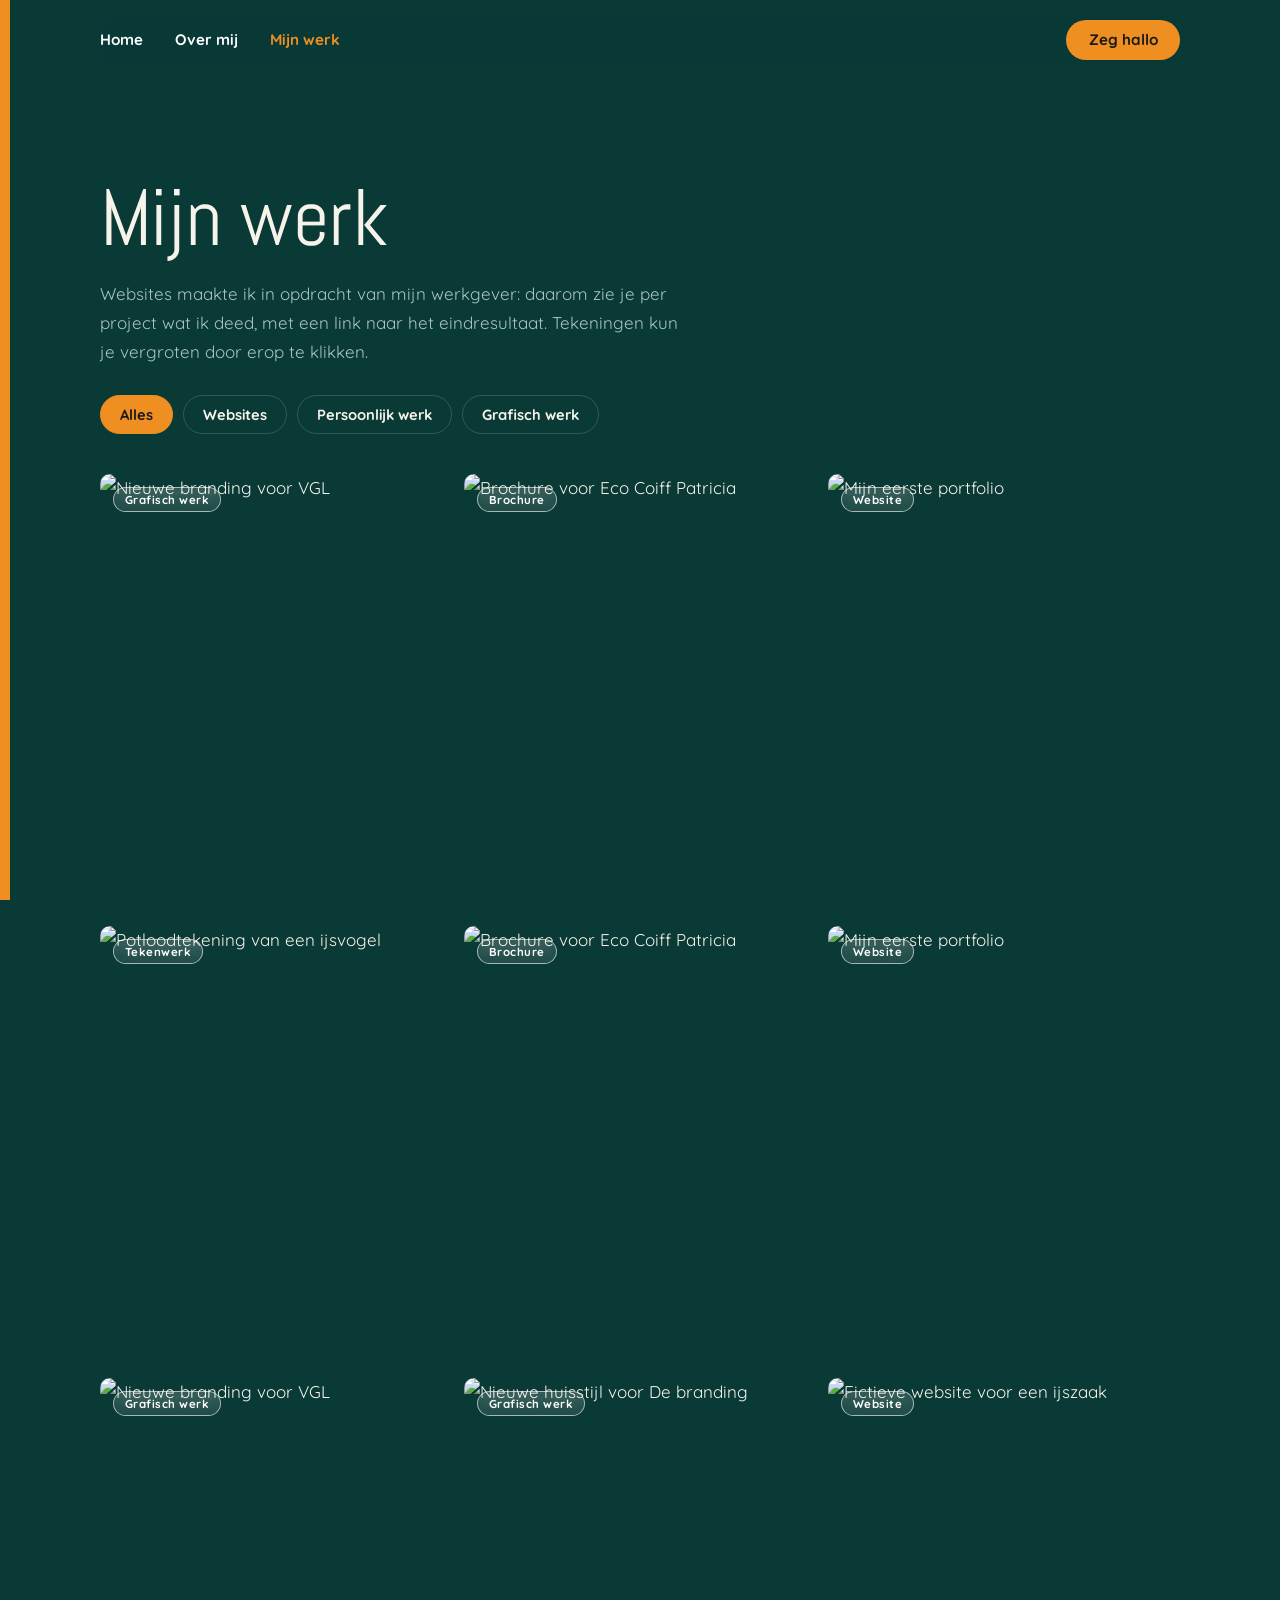
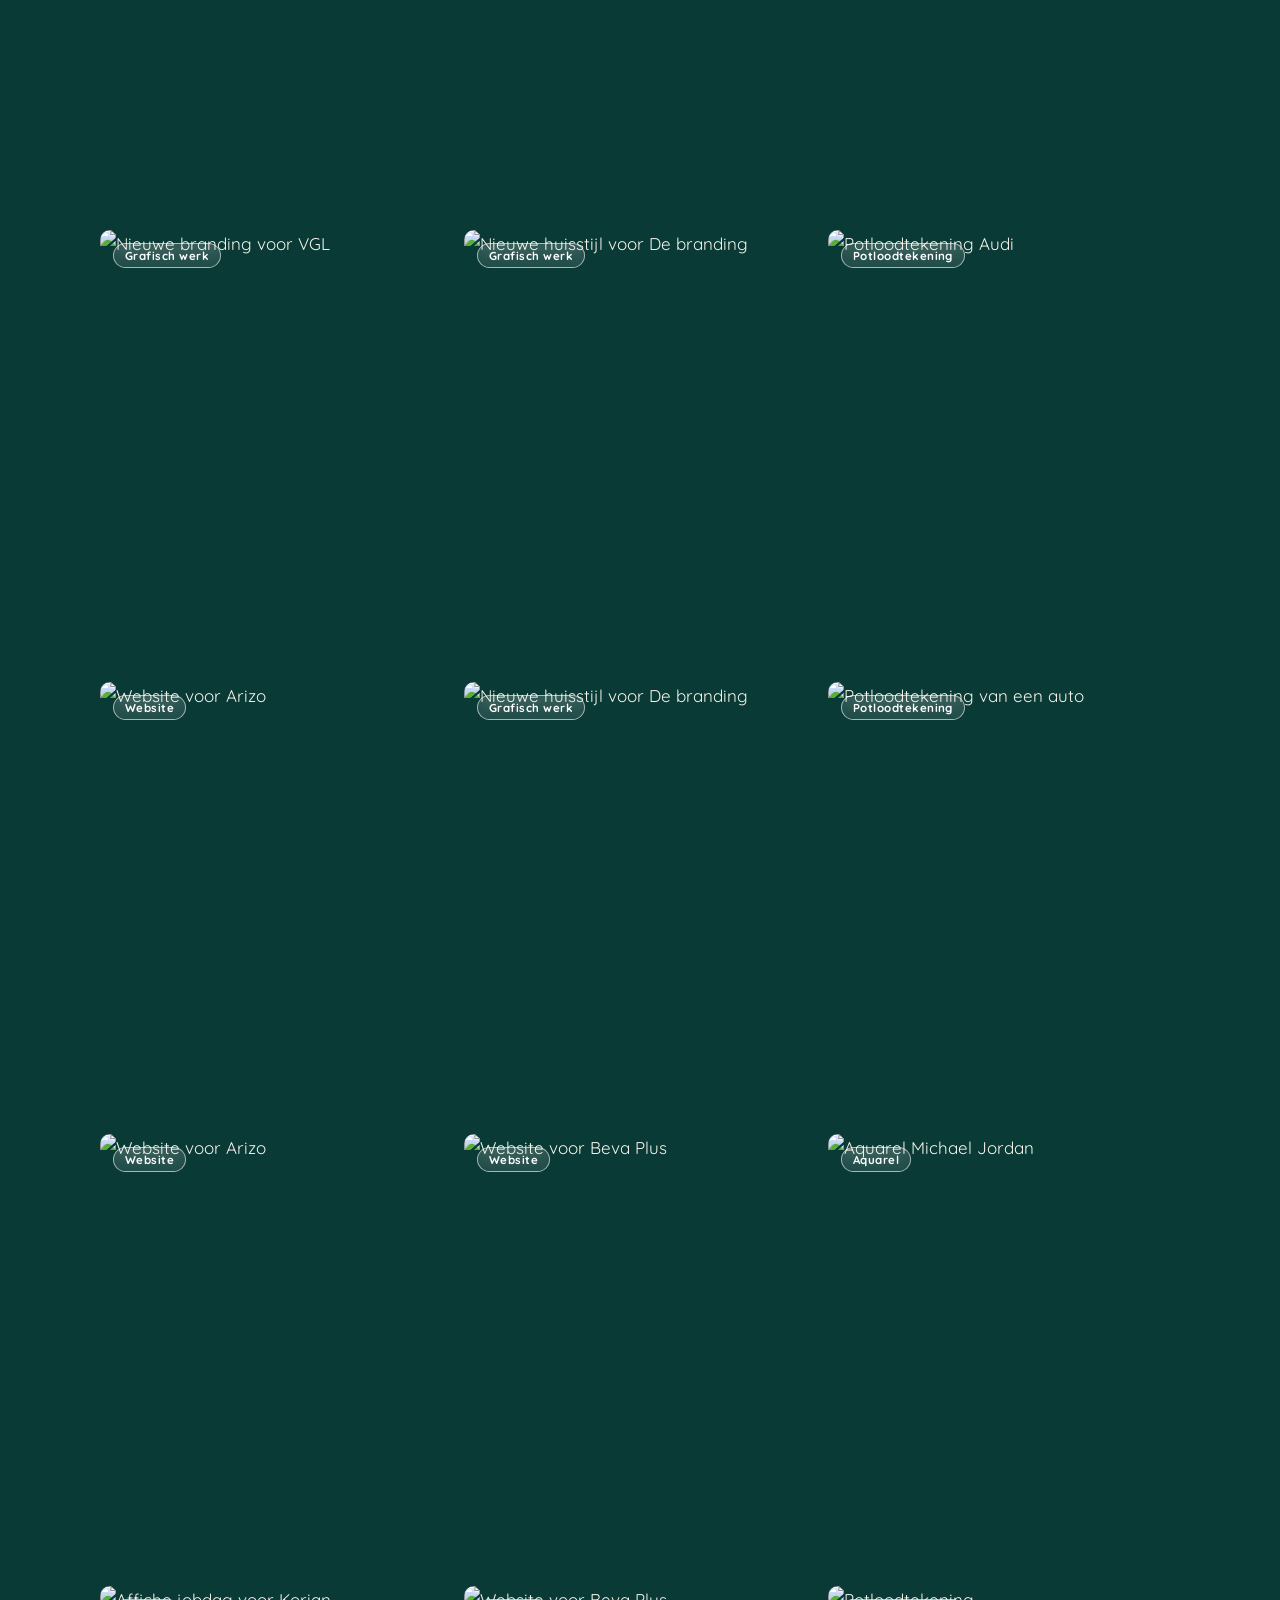
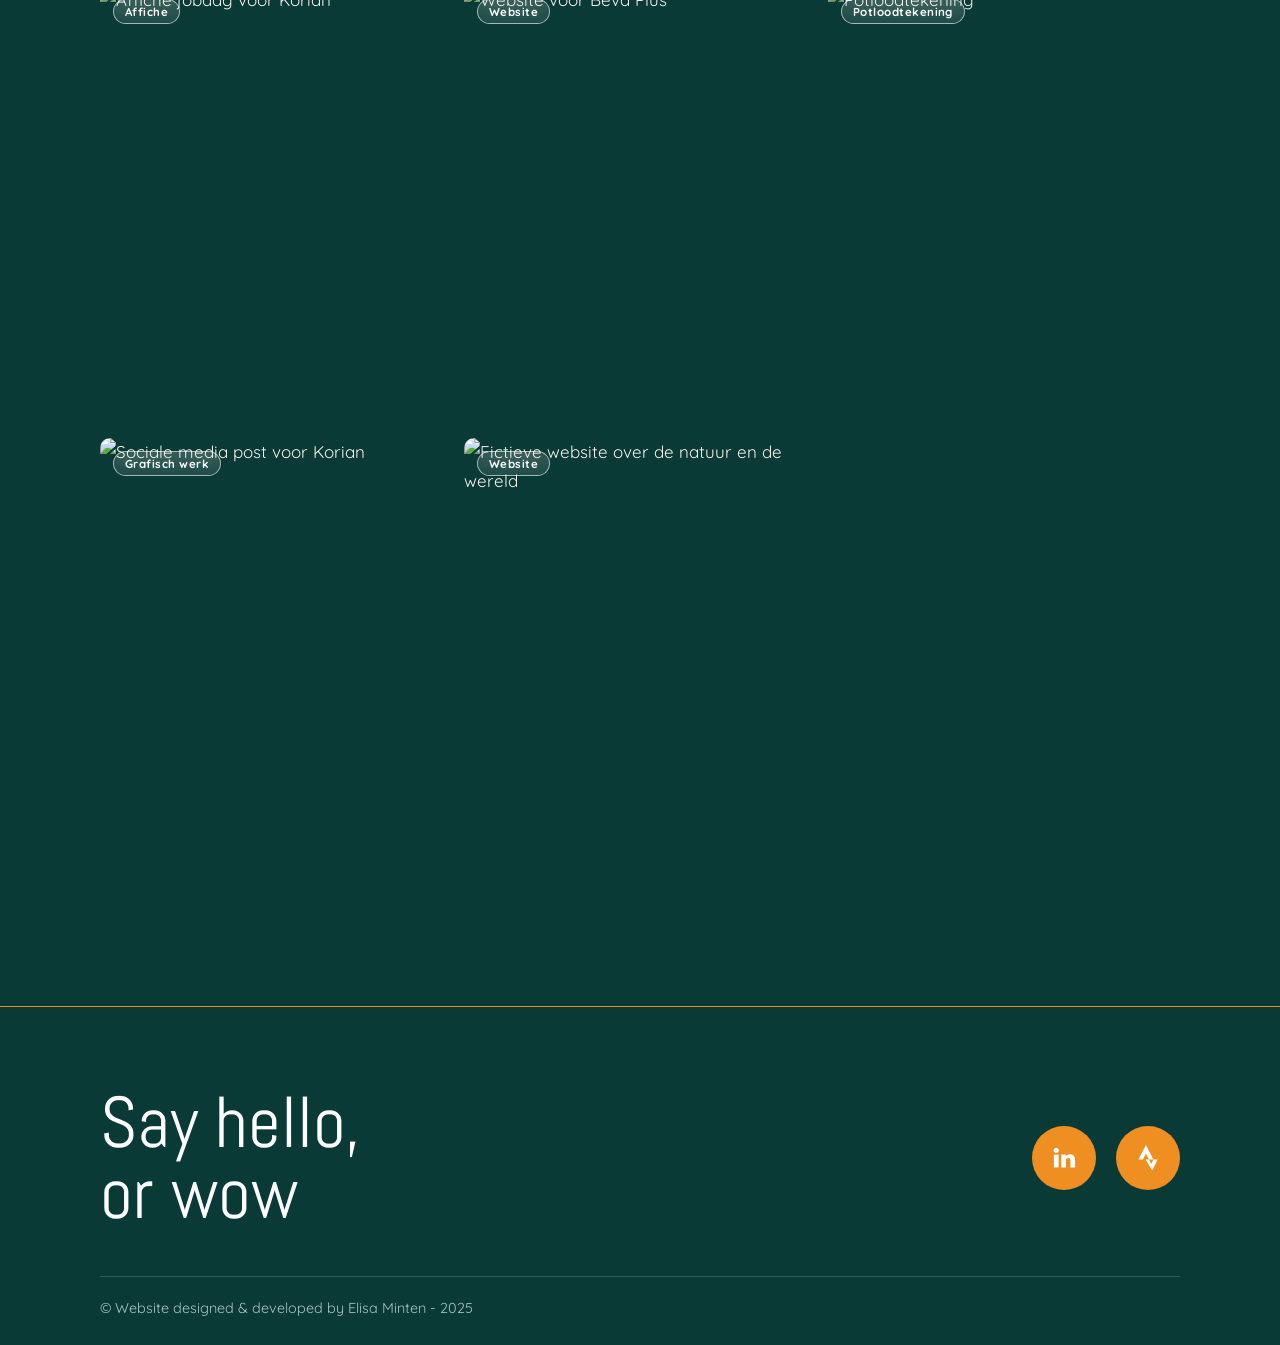
==== commit 21734755: "Update mijnwerk.html" ====
--- a/mijnwerk.html
+++ b/mijnwerk.html
@@ -97,11 +97,18 @@
             </button>
           </div>
           <div class="grid" id="grid">
-            <button class="item pic" data-cat="grafisch">
-              <img
-                alt=">Nieuwe branding voor VGL"
-                loading="lazy"
-                src="images/vgl/1-vgl.png"
+            <button
+              class="item pic"
+              data-cat="grafisch"
+              data-full="images/vgl/1-vgl-groot.webp"
+            >
+              <img
+                src="images/vgl/1-vgl-klein.webp"
+                alt="Nieuwe branding voor VGL"
+                width="800"
+                height="1000"
+                loading="lazy"
+                decoding="async"
               />
               <div class="lb"><span>Grafisch werk</span></div>
               <div class="ov">
@@ -110,11 +117,18 @@
               </div>
             </button>
 
-            <button class="item pic" data-cat="persoonlijk">
-              <img
+            <button
+              class="item pic"
+              data-cat="persoonlijk"
+              data-full="images/persoonlijk/tekening-ijsvogel-groot.webp"
+            >
+              <img
+                src="images/persoonlijk/tekening-ijsvogel-klein.webp"
                 alt="Potloodtekening van een ijsvogel"
-                loading="lazy"
-                src="images/persoonlijk/tekening-ijsvogel.jpg"
+                width="800"
+                height="1000"
+                loading="lazy"
+                decoding="async"
               />
               <div class="lb"><span>Tekenwerk</span></div>
               <div class="ov">
@@ -122,11 +136,19 @@
                 <b>Vergroten +</b>
               </div>
             </button>
-            <button class="item pic" data-cat="grafisch">
-              <img
-                alt=">Nieuwe branding voor VGL"
-                loading="lazy"
-                src="images/vgl/3-vgl.png"
+
+            <button
+              class="item pic"
+              data-cat="grafisch"
+              data-full="images/vgl/3-vgl-groot.webp"
+            >
+              <img
+                src="images/vgl/3-vgl-klein.webp"
+                alt="Nieuwe branding voor VGL"
+                width="800"
+                height="1000"
+                loading="lazy"
+                decoding="async"
               />
               <div class="lb"><span>Grafisch werk</span></div>
               <div class="ov">
@@ -134,11 +156,19 @@
                 <b>Vergroten +</b>
               </div>
             </button>
-            <button class="item pic" data-cat="grafisch">
-              <img
-                alt=">Nieuwe branding voor VGL"
-                loading="lazy"
-                src="images/vgl/2-vgl.png"
+
+            <button
+              class="item pic"
+              data-cat="grafisch"
+              data-full="images/vgl/2-vgl-groot.webp"
+            >
+              <img
+                src="images/vgl/2-vgl-klein.webp"
+                alt="Nieuwe branding voor VGL"
+                width="800"
+                height="1000"
+                loading="lazy"
+                decoding="async"
               />
               <div class="lb"><span>Grafisch werk</span></div>
               <div class="ov">
@@ -146,11 +176,19 @@
                 <b>Vergroten +</b>
               </div>
             </button>
-            <button class="item pic" data-cat="websites">
-              <img
+
+            <button
+              class="item pic"
+              data-cat="websites"
+              data-full="images/website/arizo3-groot.webp"
+            >
+              <img
+                src="images/website/arizo3-klein.webp"
                 alt="Website voor Arizo"
-                loading="lazy"
-                src="images/website/arizo3.jpg"
+                width="800"
+                height="1000"
+                loading="lazy"
+                decoding="async"
               />
               <div class="lb"><span>Website</span></div>
               <div class="ov">
@@ -158,11 +196,19 @@
                 <b>Vergroten +</b>
               </div>
             </button>
-            <button class="item pic" data-cat="websites">
-              <img
+
+            <button
+              class="item pic"
+              data-cat="websites"
+              data-full="images/website/arizo4-groot.webp"
+            >
+              <img
+                src="images/website/arizo4-klein.webp"
                 alt="Website voor Arizo"
-                loading="lazy"
-                src="images/website/arizo4.jpg"
+                width="800"
+                height="1000"
+                loading="lazy"
+                decoding="async"
               />
               <div class="lb"><span>Website</span></div>
               <div class="ov">
@@ -170,11 +216,19 @@
                 <b>Vergroten +</b>
               </div>
             </button>
-            <button class="item pic" data-cat="grafisch">
-              <img
-                alt="Website voor Arizo"
-                loading="lazy"
-                src="images/korian/korian-1.jpg"
+
+            <button
+              class="item pic"
+              data-cat="grafisch"
+              data-full="images/korian/korian-1-groot.webp"
+            >
+              <img
+                src="images/korian/korian-1-klein.webp"
+                alt="Affiche jobdag voor Korian"
+                width="800"
+                height="1000"
+                loading="lazy"
+                decoding="async"
               />
               <div class="lb"><span>Affiche</span></div>
               <div class="ov">
@@ -182,11 +236,19 @@
                 <b>Vergroten +</b>
               </div>
             </button>
-            <button class="item pic" data-cat="grafisch">
-              <img
-                alt="Website voor Arizo"
-                loading="lazy"
-                src="images/korian/korian-3.jpg"
+
+            <button
+              class="item pic"
+              data-cat="grafisch"
+              data-full="images/korian/korian-3-groot.webp"
+            >
+              <img
+                src="images/korian/korian-3-klein.webp"
+                alt="Sociale media post voor Korian"
+                width="800"
+                height="1000"
+                loading="lazy"
+                decoding="async"
               />
               <div class="lb"><span>Grafisch werk</span></div>
               <div class="ov">
@@ -194,11 +256,19 @@
                 <b>Vergroten +</b>
               </div>
             </button>
-            <button class="item pic" data-cat="grafisch">
-              <img
+
+            <button
+              class="item pic"
+              data-cat="grafisch"
+              data-full="images/ecocoiff/ecoc1-groot.webp"
+            >
+              <img
+                src="images/ecocoiff/ecoc1-klein.webp"
                 alt="Brochure voor Eco Coiff Patricia"
-                loading="lazy"
-                src="images/ecocoiff/ecoc1.jpg"
+                width="800"
+                height="1000"
+                loading="lazy"
+                decoding="async"
               />
               <div class="lb"><span>Brochure</span></div>
               <div class="ov">
@@ -206,11 +276,19 @@
                 <b>Vergroten +</b>
               </div>
             </button>
-            <button class="item pic" data-cat="grafisch">
-              <img
+
+            <button
+              class="item pic"
+              data-cat="grafisch"
+              data-full="images/ecocoiff/eco2-groot.webp"
+            >
+              <img
+                src="images/ecocoiff/eco2-klein.webp"
                 alt="Brochure voor Eco Coiff Patricia"
-                loading="lazy"
-                src="images/ecocoiff/eco2.jpg"
+                width="800"
+                height="1000"
+                loading="lazy"
+                decoding="async"
               />
               <div class="lb"><span>Brochure</span></div>
               <div class="ov">
@@ -218,11 +296,19 @@
                 <b>Vergroten +</b>
               </div>
             </button>
-            <button class="item pic" data-cat="grafisch">
-              <img
+
+            <button
+              class="item pic"
+              data-cat="grafisch"
+              data-full="images/debranding/db2-groot.webp"
+            >
+              <img
+                src="images/debranding/db2-klein.webp"
                 alt="Nieuwe huisstijl voor De branding"
-                loading="lazy"
-                src="images/debranding/db2.jpg"
+                width="800"
+                height="1000"
+                loading="lazy"
+                decoding="async"
               />
               <div class="lb"><span>Grafisch werk</span></div>
               <div class="ov">
@@ -230,11 +316,19 @@
                 <b>Vergroten +</b>
               </div>
             </button>
-            <button class="item pic" data-cat="grafisch">
-              <img
+
+            <button
+              class="item pic"
+              data-cat="grafisch"
+              data-full="images/debranding/db4-groot.webp"
+            >
+              <img
+                src="images/debranding/db4-klein.webp"
                 alt="Nieuwe huisstijl voor De branding"
-                loading="lazy"
-                src="images/debranding/db4.jpg"
+                width="800"
+                height="1000"
+                loading="lazy"
+                decoding="async"
               />
               <div class="lb"><span>Grafisch werk</span></div>
               <div class="ov">
@@ -242,11 +336,19 @@
                 <b>Vergroten +</b>
               </div>
             </button>
-            <button class="item pic" data-cat="grafisch">
-              <img
+
+            <button
+              class="item pic"
+              data-cat="grafisch"
+              data-full="images/debranding/db5-groot.webp"
+            >
+              <img
+                src="images/debranding/db5-klein.webp"
                 alt="Nieuwe huisstijl voor De branding"
-                loading="lazy"
-                src="images/debranding/db5.jpg"
+                width="800"
+                height="1000"
+                loading="lazy"
+                decoding="async"
               />
               <div class="lb"><span>Grafisch werk</span></div>
               <div class="ov">
@@ -254,11 +356,19 @@
                 <b>Vergroten +</b>
               </div>
             </button>
-            <button class="item pic" data-cat="websites">
-              <img
+
+            <button
+              class="item pic"
+              data-cat="websites"
+              data-full="images/website/bevaplus-1-groot.webp"
+            >
+              <img
+                src="images/website/bevaplus-1-klein.webp"
                 alt="Website voor Beva Plus"
-                loading="lazy"
-                src="images/website/bevaplus–1.jpg"
+                width="800"
+                height="1000"
+                loading="lazy"
+                decoding="async"
               />
               <div class="lb"><span>Website</span></div>
               <div class="ov">
@@ -266,11 +376,19 @@
                 <b>Vergroten +</b>
               </div>
             </button>
-            <button class="item pic" data-cat="websites">
-              <img
+
+            <button
+              class="item pic"
+              data-cat="websites"
+              data-full="images/website/bevaplus-2-groot.webp"
+            >
+              <img
+                src="images/website/bevaplus-2-klein.webp"
                 alt="Website voor Beva Plus"
-                loading="lazy"
-                src="images/website/bevaplus–2.jpg"
+                width="800"
+                height="1000"
+                loading="lazy"
+                decoding="async"
               />
               <div class="lb"><span>Website</span></div>
               <div class="ov">
@@ -278,11 +396,19 @@
                 <b>Vergroten +</b>
               </div>
             </button>
-            <button class="item pic" data-cat="websites">
-              <img
+
+            <button
+              class="item pic"
+              data-cat="websites"
+              data-full="images/website/full-screen-destination-groot.webp"
+            >
+              <img
+                src="images/website/full-screen-destination-klein.webp"
                 alt="Fictieve website over de natuur en de wereld"
-                loading="lazy"
-                src="images/website/full-screen-destination.jpg"
+                width="800"
+                height="1000"
+                loading="lazy"
+                decoding="async"
               />
               <div class="lb"><span>Website</span></div>
               <div class="ov">
@@ -290,11 +416,19 @@
                 <b>Vergroten +</b>
               </div>
             </button>
-            <button class="item pic" data-cat="websites">
-              <img
+
+            <button
+              class="item pic"
+              data-cat="websites"
+              data-full="images/website/full-screen-elisa-2-groot.webp"
+            >
+              <img
+                src="images/website/full-screen-elisa-2-klein.webp"
                 alt="Mijn eerste portfolio"
-                loading="lazy"
-                src="images/website/full-screen-elisa-2.jpg"
+                width="800"
+                height="1000"
+                loading="lazy"
+                decoding="async"
               />
               <div class="lb"><span>Website</span></div>
               <div class="ov">
@@ -302,11 +436,19 @@
                 <b>Vergroten +</b>
               </div>
             </button>
-            <button class="item pic" data-cat="websites">
-              <img
+
+            <button
+              class="item pic"
+              data-cat="websites"
+              data-full="images/website/website-elisa-groot.webp"
+            >
+              <img
+                src="images/website/website-elisa-klein.webp"
                 alt="Mijn eerste portfolio"
-                loading="lazy"
-                src="images/website/website-elisa.jpg"
+                width="800"
+                height="1000"
+                loading="lazy"
+                decoding="async"
               />
               <div class="lb"><span>Website</span></div>
               <div class="ov">
@@ -314,11 +456,19 @@
                 <b>Vergroten +</b>
               </div>
             </button>
-            <button class="item pic" data-cat="websites">
-              <img
+
+            <button
+              class="item pic"
+              data-cat="websites"
+              data-full="images/website/chuckies-website-groot.webp"
+            >
+              <img
+                src="images/website/chuckies-website-klein.webp"
                 alt="Fictieve website voor een ijszaak"
-                loading="lazy"
-                src="images/website/chuckies-website.jpg"
+                width="800"
+                height="1000"
+                loading="lazy"
+                decoding="async"
               />
               <div class="lb"><span>Website</span></div>
               <div class="ov">
@@ -326,11 +476,19 @@
                 <b>Vergroten +</b>
               </div>
             </button>
-            <button class="item pic" data-cat="persoonlijk">
-              <img
+
+            <button
+              class="item pic"
+              data-cat="persoonlijk"
+              data-full="images/persoonlijk/audiquattro-groot.webp"
+            >
+              <img
+                src="images/persoonlijk/audiquattro-klein.webp"
                 alt="Potloodtekening Audi"
-                loading="lazy"
-                src="images/persoonlijk/audiquattro.jpg"
+                width="800"
+                height="1000"
+                loading="lazy"
+                decoding="async"
               />
               <div class="lb"><span>Potloodtekening</span></div>
               <div class="ov">
@@ -338,35 +496,59 @@
                 <b>Vergroten +</b>
               </div>
             </button>
-            <button class="item pic" data-cat="persoonlijk">
-              <img
+
+            <button
+              class="item pic"
+              data-cat="persoonlijk"
+              data-full="images/persoonlijk/auto-groot.webp"
+            >
+              <img
+                src="images/persoonlijk/auto-klein.webp"
+                alt="Potloodtekening van een auto"
+                width="800"
+                height="1000"
+                loading="lazy"
+                decoding="async"
+              />
+              <div class="lb"><span>Potloodtekening</span></div>
+              <div class="ov">
+                <p>Potloodtekening</p>
+                <b>Vergroten +</b>
+              </div>
+            </button>
+
+            <button
+              class="item pic"
+              data-cat="persoonlijk"
+              data-full="images/persoonlijk/michaeljordan-groot.webp"
+            >
+              <img
+                src="images/persoonlijk/michaeljordan-klein.webp"
+                alt="Aquarel Michael Jordan"
+                width="800"
+                height="1000"
+                loading="lazy"
+                decoding="async"
+              />
+              <div class="lb"><span>Aquarel</span></div>
+              <div class="ov">
+                <p>Aquarel Michael Jordan</p>
+                <b>Vergroten +</b>
+              </div>
+            </button>
+
+            <button
+              class="item pic"
+              data-cat="persoonlijk"
+              data-full="images/persoonlijk/tekening-groot.webp"
+            >
+              <img
+                src="images/persoonlijk/tekening-klein.webp"
                 alt="Potloodtekening"
-                loading="lazy"
-                src="images/persoonlijk/auto.jpg"
-              />
-              <div class="lb"><span>Potloodtekening</span></div>
-              <div class="ov">
-                <p>Potloodtekening</p>
-                <b>Vergroten +</b>
-              </div>
-            </button>
-            <button class="item pic" data-cat="persoonlijk">
-              <img
-                alt="Aquarel Michael Jordan"
-                loading="lazy"
-                src="images/persoonlijk/michaeljordan.jpg"
-              />
-              <div class="lb"><span>Aquarel</span></div>
-              <div class="ov">
-                <p>Aquarel Michael Jordan</p>
-                <b>Vergroten +</b>
-              </div>
-            </button>
-            <button class="item pic" data-cat="persoonlijk">
-              <img
-                alt="Potloodtekening"
-                loading="lazy"
-                src="images/persoonlijk/tekening.jpg"
+                width="800"
+                height="1000"
+                loading="lazy"
+                decoding="async"
               />
               <div class="lb"><span>Potloodtekening</span></div>
               <div class="ov">
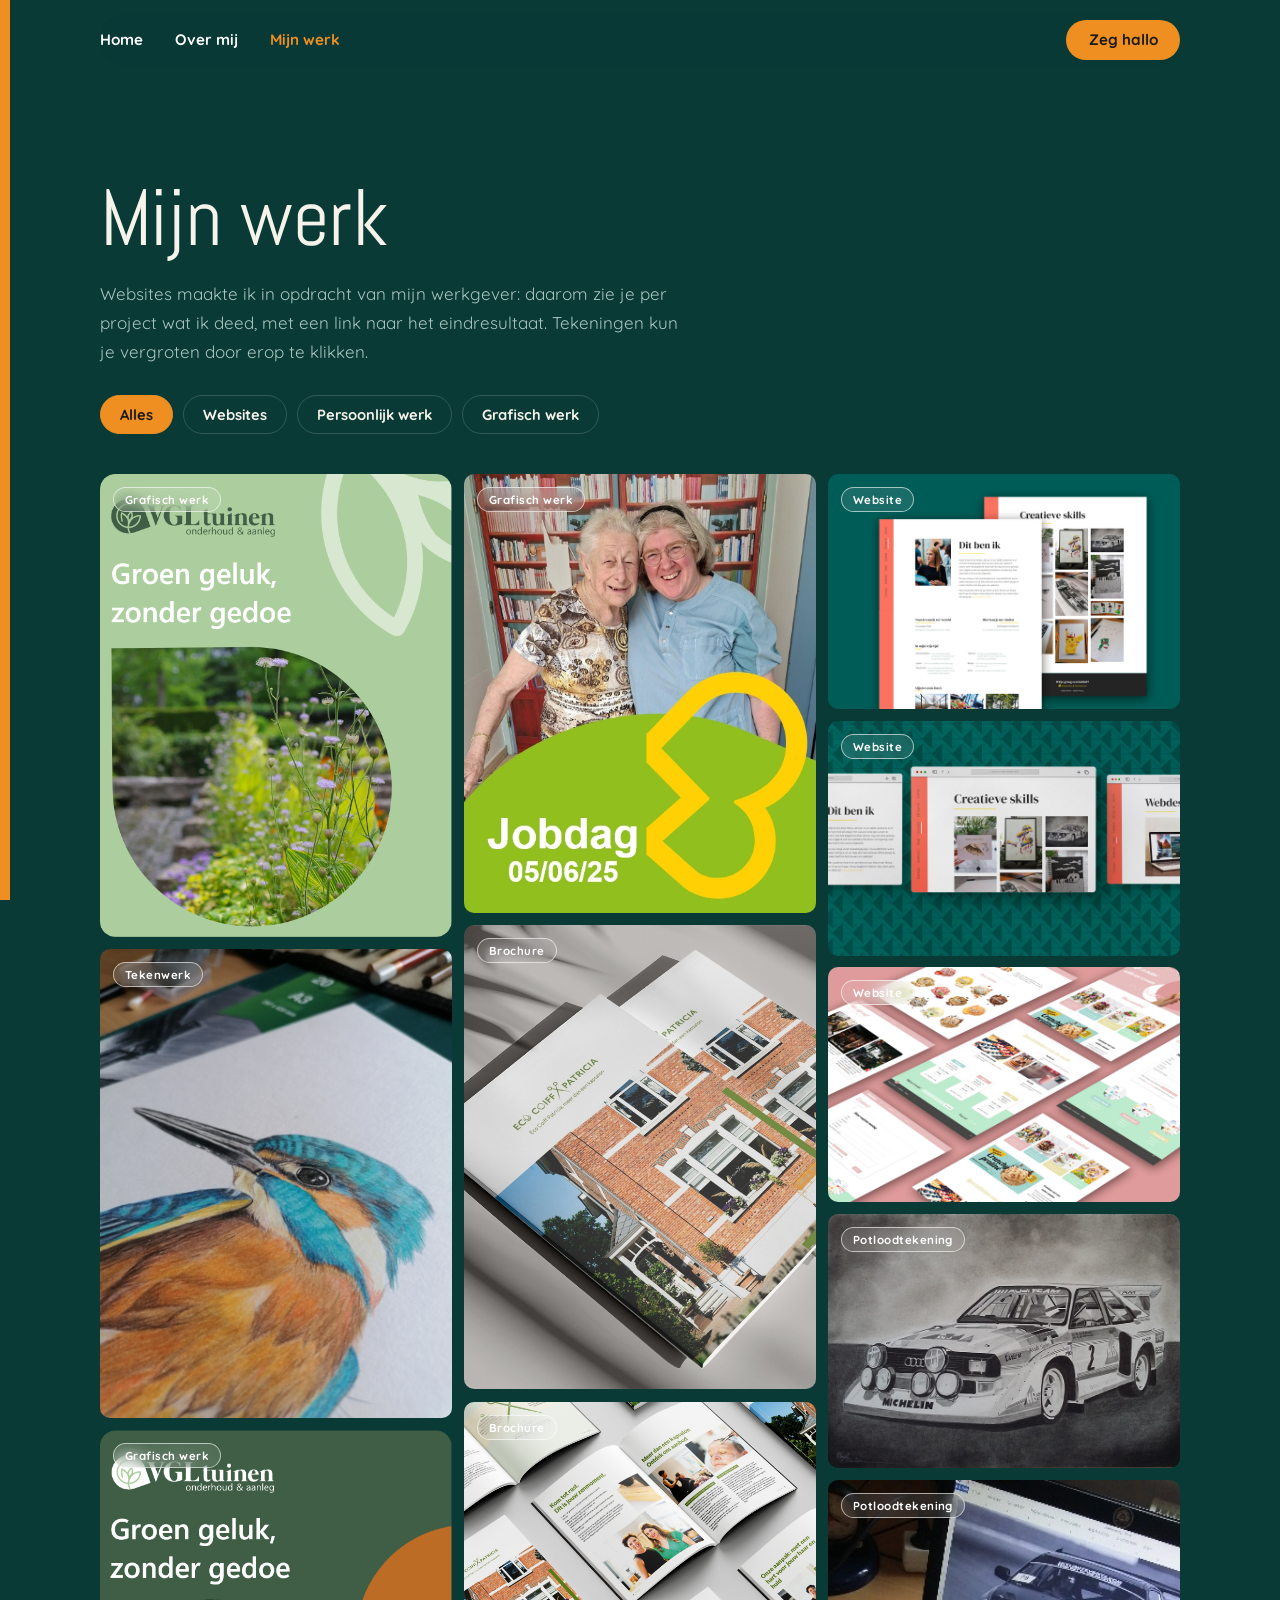
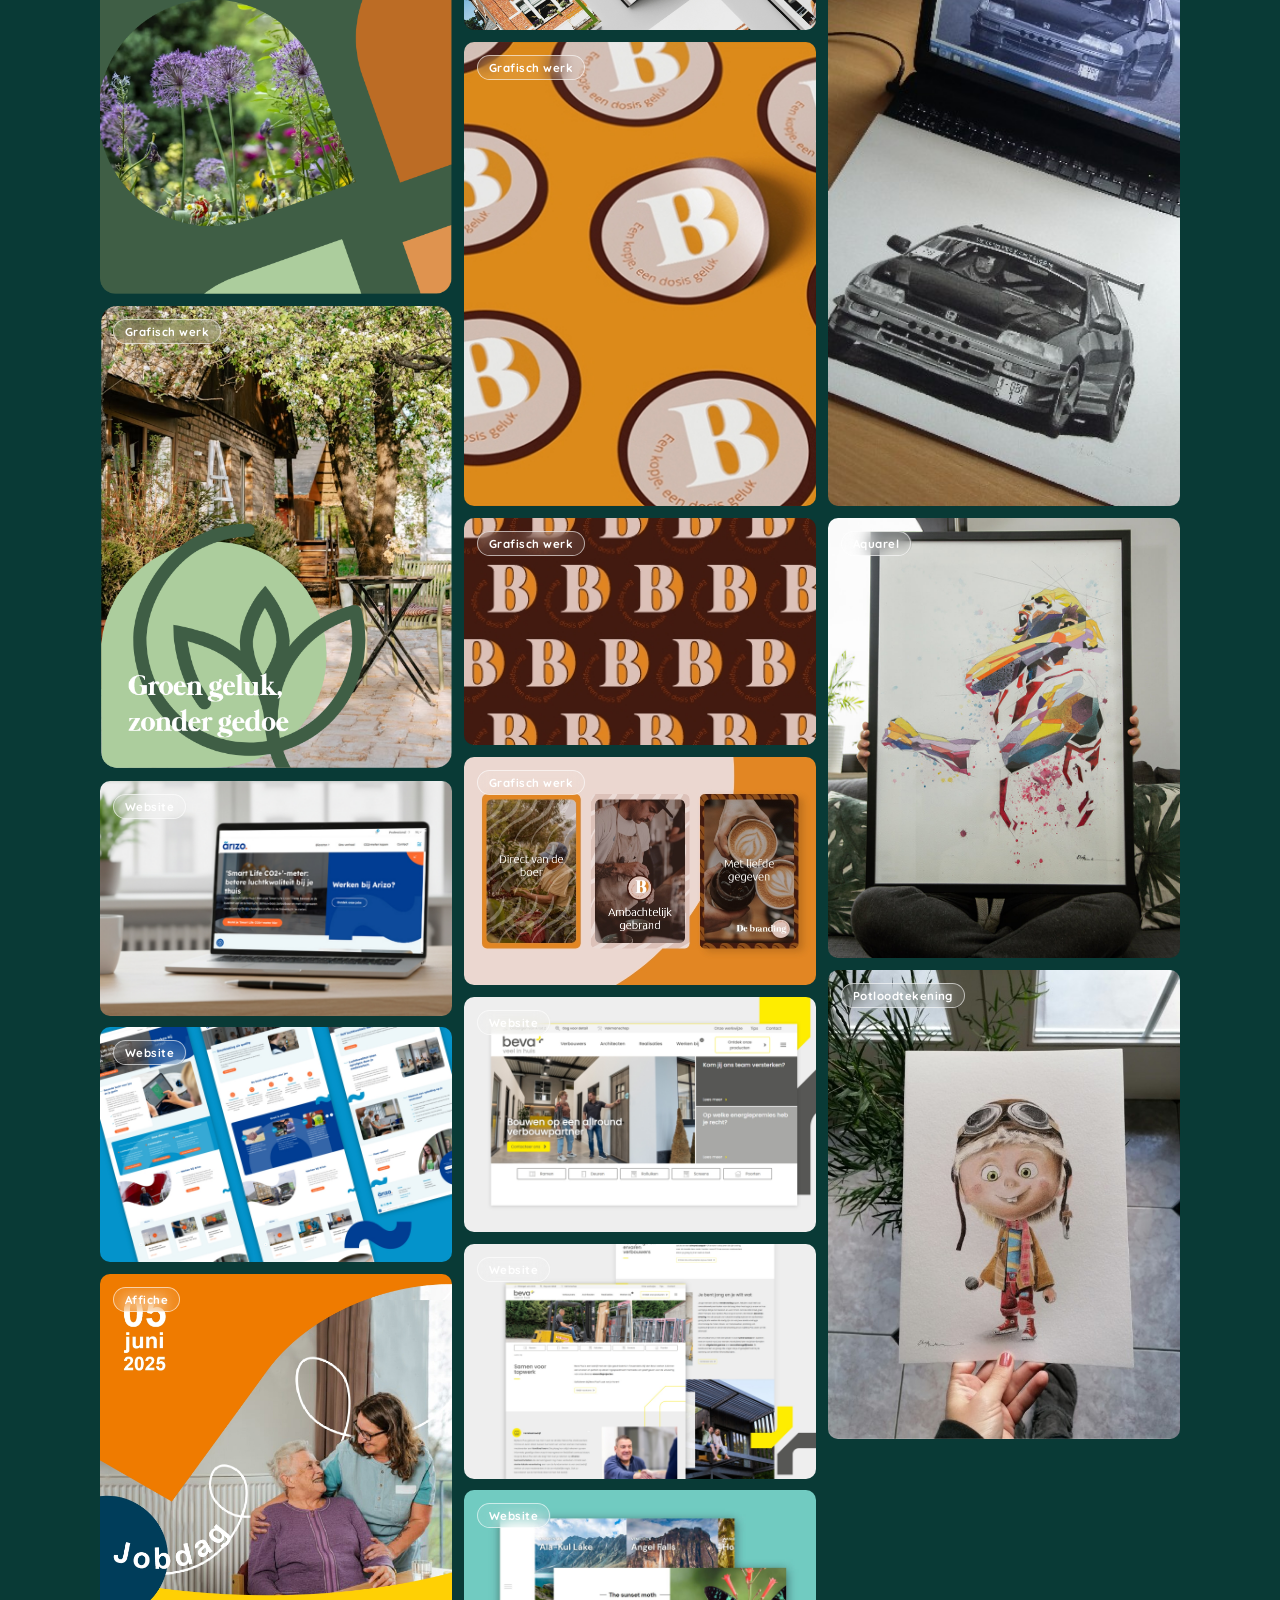
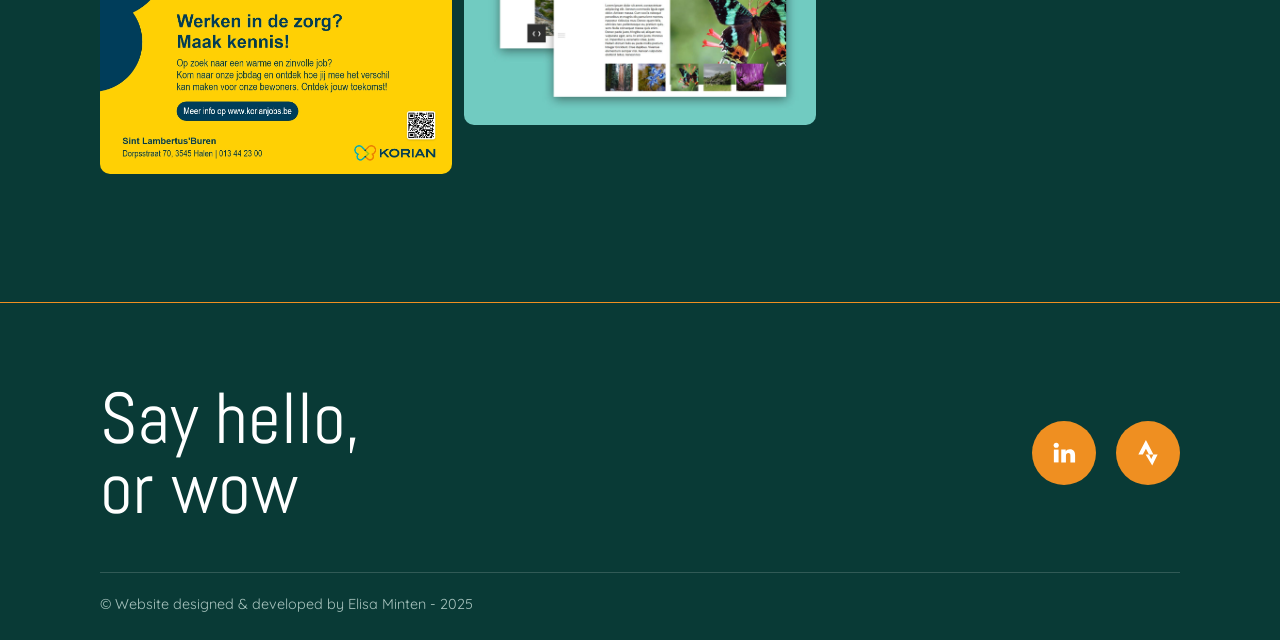
==== commit 8518a661: "Update mijnwerk.html" ====
--- a/mijnwerk.html
+++ b/mijnwerk.html
@@ -97,18 +97,11 @@
             </button>
           </div>
           <div class="grid" id="grid">
-            <button
-              class="item pic"
-              data-cat="grafisch"
-              data-full="images/vgl/1-vgl-groot.webp"
-            >
-              <img
-                src="images/vgl/1-vgl-klein.webp"
-                alt="Nieuwe branding voor VGL"
-                width="800"
-                height="1000"
-                loading="lazy"
-                decoding="async"
+            <button class="item pic" data-cat="grafisch">
+              <img
+                alt=">Nieuwe branding voor VGL"
+                loading="lazy"
+                src="images/vgl/1-vgl.png"
               />
               <div class="lb"><span>Grafisch werk</span></div>
               <div class="ov">
@@ -116,19 +109,11 @@
                 <b>Vergroten +</b>
               </div>
             </button>
-
-            <button
-              class="item pic"
-              data-cat="persoonlijk"
-              data-full="images/persoonlijk/tekening-ijsvogel-groot.webp"
-            >
-              <img
-                src="images/persoonlijk/tekening-ijsvogel-klein.webp"
+            <button class="item pic" data-cat="persoonlijk">
+              <img
                 alt="Potloodtekening van een ijsvogel"
-                width="800"
-                height="1000"
-                loading="lazy"
-                decoding="async"
+                loading="lazy"
+                src="images/persoonlijk/tekening-ijsvogel.jpg"
               />
               <div class="lb"><span>Tekenwerk</span></div>
               <div class="ov">
@@ -136,19 +121,11 @@
                 <b>Vergroten +</b>
               </div>
             </button>
-
-            <button
-              class="item pic"
-              data-cat="grafisch"
-              data-full="images/vgl/3-vgl-groot.webp"
-            >
-              <img
-                src="images/vgl/3-vgl-klein.webp"
-                alt="Nieuwe branding voor VGL"
-                width="800"
-                height="1000"
-                loading="lazy"
-                decoding="async"
+            <button class="item pic" data-cat="grafisch">
+              <img
+                alt=">Nieuwe branding voor VGL"
+                loading="lazy"
+                src="images/vgl/3-vgl.png"
               />
               <div class="lb"><span>Grafisch werk</span></div>
               <div class="ov">
@@ -156,19 +133,11 @@
                 <b>Vergroten +</b>
               </div>
             </button>
-
-            <button
-              class="item pic"
-              data-cat="grafisch"
-              data-full="images/vgl/2-vgl-groot.webp"
-            >
-              <img
-                src="images/vgl/2-vgl-klein.webp"
-                alt="Nieuwe branding voor VGL"
-                width="800"
-                height="1000"
-                loading="lazy"
-                decoding="async"
+            <button class="item pic" data-cat="grafisch">
+              <img
+                alt=">Nieuwe branding voor VGL"
+                loading="lazy"
+                src="images/vgl/2-vgl.png"
               />
               <div class="lb"><span>Grafisch werk</span></div>
               <div class="ov">
@@ -176,19 +145,11 @@
                 <b>Vergroten +</b>
               </div>
             </button>
-
-            <button
-              class="item pic"
-              data-cat="websites"
-              data-full="images/website/arizo3-groot.webp"
-            >
-              <img
-                src="images/website/arizo3-klein.webp"
+            <button class="item pic" data-cat="websites">
+              <img
                 alt="Website voor Arizo"
-                width="800"
-                height="1000"
-                loading="lazy"
-                decoding="async"
+                loading="lazy"
+                src="images/website/arizo3.jpg"
               />
               <div class="lb"><span>Website</span></div>
               <div class="ov">
@@ -196,19 +157,11 @@
                 <b>Vergroten +</b>
               </div>
             </button>
-
-            <button
-              class="item pic"
-              data-cat="websites"
-              data-full="images/website/arizo4-groot.webp"
-            >
-              <img
-                src="images/website/arizo4-klein.webp"
+            <button class="item pic" data-cat="websites">
+              <img
                 alt="Website voor Arizo"
-                width="800"
-                height="1000"
-                loading="lazy"
-                decoding="async"
+                loading="lazy"
+                src="images/website/arizo4.jpg"
               />
               <div class="lb"><span>Website</span></div>
               <div class="ov">
@@ -216,19 +169,11 @@
                 <b>Vergroten +</b>
               </div>
             </button>
-
-            <button
-              class="item pic"
-              data-cat="grafisch"
-              data-full="images/korian/korian-1-groot.webp"
-            >
-              <img
-                src="images/korian/korian-1-klein.webp"
-                alt="Affiche jobdag voor Korian"
-                width="800"
-                height="1000"
-                loading="lazy"
-                decoding="async"
+            <button class="item pic" data-cat="grafisch">
+              <img
+                alt="Website voor Arizo"
+                loading="lazy"
+                src="images/korian/korian-1.jpg"
               />
               <div class="lb"><span>Affiche</span></div>
               <div class="ov">
@@ -236,19 +181,11 @@
                 <b>Vergroten +</b>
               </div>
             </button>
-
-            <button
-              class="item pic"
-              data-cat="grafisch"
-              data-full="images/korian/korian-3-groot.webp"
-            >
-              <img
-                src="images/korian/korian-3-klein.webp"
-                alt="Sociale media post voor Korian"
-                width="800"
-                height="1000"
-                loading="lazy"
-                decoding="async"
+            <button class="item pic" data-cat="grafisch">
+              <img
+                alt="Website voor Arizo"
+                loading="lazy"
+                src="images/korian/korian-3.jpg"
               />
               <div class="lb"><span>Grafisch werk</span></div>
               <div class="ov">
@@ -256,19 +193,11 @@
                 <b>Vergroten +</b>
               </div>
             </button>
-
-            <button
-              class="item pic"
-              data-cat="grafisch"
-              data-full="images/ecocoiff/ecoc1-groot.webp"
-            >
-              <img
-                src="images/ecocoiff/ecoc1-klein.webp"
+            <button class="item pic" data-cat="grafisch">
+              <img
                 alt="Brochure voor Eco Coiff Patricia"
-                width="800"
-                height="1000"
-                loading="lazy"
-                decoding="async"
+                loading="lazy"
+                src="images/ecocoiff/ecoc1.jpg"
               />
               <div class="lb"><span>Brochure</span></div>
               <div class="ov">
@@ -276,19 +205,11 @@
                 <b>Vergroten +</b>
               </div>
             </button>
-
-            <button
-              class="item pic"
-              data-cat="grafisch"
-              data-full="images/ecocoiff/eco2-groot.webp"
-            >
-              <img
-                src="images/ecocoiff/eco2-klein.webp"
+            <button class="item pic" data-cat="grafisch">
+              <img
                 alt="Brochure voor Eco Coiff Patricia"
-                width="800"
-                height="1000"
-                loading="lazy"
-                decoding="async"
+                loading="lazy"
+                src="images/ecocoiff/eco2.jpg"
               />
               <div class="lb"><span>Brochure</span></div>
               <div class="ov">
@@ -296,19 +217,11 @@
                 <b>Vergroten +</b>
               </div>
             </button>
-
-            <button
-              class="item pic"
-              data-cat="grafisch"
-              data-full="images/debranding/db2-groot.webp"
-            >
-              <img
-                src="images/debranding/db2-klein.webp"
+            <button class="item pic" data-cat="grafisch">
+              <img
                 alt="Nieuwe huisstijl voor De branding"
-                width="800"
-                height="1000"
-                loading="lazy"
-                decoding="async"
+                loading="lazy"
+                src="images/debranding/db2.jpg"
               />
               <div class="lb"><span>Grafisch werk</span></div>
               <div class="ov">
@@ -316,19 +229,11 @@
                 <b>Vergroten +</b>
               </div>
             </button>
-
-            <button
-              class="item pic"
-              data-cat="grafisch"
-              data-full="images/debranding/db4-groot.webp"
-            >
-              <img
-                src="images/debranding/db4-klein.webp"
+            <button class="item pic" data-cat="grafisch">
+              <img
                 alt="Nieuwe huisstijl voor De branding"
-                width="800"
-                height="1000"
-                loading="lazy"
-                decoding="async"
+                loading="lazy"
+                src="images/debranding/db4.jpg"
               />
               <div class="lb"><span>Grafisch werk</span></div>
               <div class="ov">
@@ -336,19 +241,11 @@
                 <b>Vergroten +</b>
               </div>
             </button>
-
-            <button
-              class="item pic"
-              data-cat="grafisch"
-              data-full="images/debranding/db5-groot.webp"
-            >
-              <img
-                src="images/debranding/db5-klein.webp"
+            <button class="item pic" data-cat="grafisch">
+              <img
                 alt="Nieuwe huisstijl voor De branding"
-                width="800"
-                height="1000"
-                loading="lazy"
-                decoding="async"
+                loading="lazy"
+                src="images/debranding/db5.jpg"
               />
               <div class="lb"><span>Grafisch werk</span></div>
               <div class="ov">
@@ -356,19 +253,11 @@
                 <b>Vergroten +</b>
               </div>
             </button>
-
-            <button
-              class="item pic"
-              data-cat="websites"
-              data-full="images/website/bevaplus-1-groot.webp"
-            >
-              <img
-                src="images/website/bevaplus-1-klein.webp"
+            <button class="item pic" data-cat="websites">
+              <img
                 alt="Website voor Beva Plus"
-                width="800"
-                height="1000"
-                loading="lazy"
-                decoding="async"
+                loading="lazy"
+                src="images/website/bevaplus–1.jpg"
               />
               <div class="lb"><span>Website</span></div>
               <div class="ov">
@@ -376,19 +265,11 @@
                 <b>Vergroten +</b>
               </div>
             </button>
-
-            <button
-              class="item pic"
-              data-cat="websites"
-              data-full="images/website/bevaplus-2-groot.webp"
-            >
-              <img
-                src="images/website/bevaplus-2-klein.webp"
+            <button class="item pic" data-cat="websites">
+              <img
                 alt="Website voor Beva Plus"
-                width="800"
-                height="1000"
-                loading="lazy"
-                decoding="async"
+                loading="lazy"
+                src="images/website/bevaplus–2.jpg"
               />
               <div class="lb"><span>Website</span></div>
               <div class="ov">
@@ -396,19 +277,11 @@
                 <b>Vergroten +</b>
               </div>
             </button>
-
-            <button
-              class="item pic"
-              data-cat="websites"
-              data-full="images/website/full-screen-destination-groot.webp"
-            >
-              <img
-                src="images/website/full-screen-destination-klein.webp"
+            <button class="item pic" data-cat="websites">
+              <img
                 alt="Fictieve website over de natuur en de wereld"
-                width="800"
-                height="1000"
-                loading="lazy"
-                decoding="async"
+                loading="lazy"
+                src="images/website/full-screen-destination.jpg"
               />
               <div class="lb"><span>Website</span></div>
               <div class="ov">
@@ -416,19 +289,11 @@
                 <b>Vergroten +</b>
               </div>
             </button>
-
-            <button
-              class="item pic"
-              data-cat="websites"
-              data-full="images/website/full-screen-elisa-2-groot.webp"
-            >
-              <img
-                src="images/website/full-screen-elisa-2-klein.webp"
+            <button class="item pic" data-cat="websites">
+              <img
                 alt="Mijn eerste portfolio"
-                width="800"
-                height="1000"
-                loading="lazy"
-                decoding="async"
+                loading="lazy"
+                src="images/website/full-screen-elisa-2.jpg"
               />
               <div class="lb"><span>Website</span></div>
               <div class="ov">
@@ -436,19 +301,11 @@
                 <b>Vergroten +</b>
               </div>
             </button>
-
-            <button
-              class="item pic"
-              data-cat="websites"
-              data-full="images/website/website-elisa-groot.webp"
-            >
-              <img
-                src="images/website/website-elisa-klein.webp"
+            <button class="item pic" data-cat="websites">
+              <img
                 alt="Mijn eerste portfolio"
-                width="800"
-                height="1000"
-                loading="lazy"
-                decoding="async"
+                loading="lazy"
+                src="images/website/website-elisa.jpg"
               />
               <div class="lb"><span>Website</span></div>
               <div class="ov">
@@ -456,19 +313,11 @@
                 <b>Vergroten +</b>
               </div>
             </button>
-
-            <button
-              class="item pic"
-              data-cat="websites"
-              data-full="images/website/chuckies-website-groot.webp"
-            >
-              <img
-                src="images/website/chuckies-website-klein.webp"
+            <button class="item pic" data-cat="websites">
+              <img
                 alt="Fictieve website voor een ijszaak"
-                width="800"
-                height="1000"
-                loading="lazy"
-                decoding="async"
+                loading="lazy"
+                src="images/website/chuckies-website.jpg"
               />
               <div class="lb"><span>Website</span></div>
               <div class="ov">
@@ -476,19 +325,11 @@
                 <b>Vergroten +</b>
               </div>
             </button>
-
-            <button
-              class="item pic"
-              data-cat="persoonlijk"
-              data-full="images/persoonlijk/audiquattro-groot.webp"
-            >
-              <img
-                src="images/persoonlijk/audiquattro-klein.webp"
+            <button class="item pic" data-cat="persoonlijk">
+              <img
                 alt="Potloodtekening Audi"
-                width="800"
-                height="1000"
-                loading="lazy"
-                decoding="async"
+                loading="lazy"
+                src="images/persoonlijk/audiquattro.jpg"
               />
               <div class="lb"><span>Potloodtekening</span></div>
               <div class="ov">
@@ -496,19 +337,11 @@
                 <b>Vergroten +</b>
               </div>
             </button>
-
-            <button
-              class="item pic"
-              data-cat="persoonlijk"
-              data-full="images/persoonlijk/auto-groot.webp"
-            >
-              <img
-                src="images/persoonlijk/auto-klein.webp"
-                alt="Potloodtekening van een auto"
-                width="800"
-                height="1000"
-                loading="lazy"
-                decoding="async"
+            <button class="item pic" data-cat="persoonlijk">
+              <img
+                alt="Potloodtekening"
+                loading="lazy"
+                src="images/persoonlijk/auto.jpg"
               />
               <div class="lb"><span>Potloodtekening</span></div>
               <div class="ov">
@@ -516,19 +349,11 @@
                 <b>Vergroten +</b>
               </div>
             </button>
-
-            <button
-              class="item pic"
-              data-cat="persoonlijk"
-              data-full="images/persoonlijk/michaeljordan-groot.webp"
-            >
-              <img
-                src="images/persoonlijk/michaeljordan-klein.webp"
+            <button class="item pic" data-cat="persoonlijk">
+              <img
                 alt="Aquarel Michael Jordan"
-                width="800"
-                height="1000"
-                loading="lazy"
-                decoding="async"
+                loading="lazy"
+                src="images/persoonlijk/michaeljordan.jpg"
               />
               <div class="lb"><span>Aquarel</span></div>
               <div class="ov">
@@ -536,19 +361,11 @@
                 <b>Vergroten +</b>
               </div>
             </button>
-
-            <button
-              class="item pic"
-              data-cat="persoonlijk"
-              data-full="images/persoonlijk/tekening-groot.webp"
-            >
-              <img
-                src="images/persoonlijk/tekening-klein.webp"
+            <button class="item pic" data-cat="persoonlijk">
+              <img
                 alt="Potloodtekening"
-                width="800"
-                height="1000"
-                loading="lazy"
-                decoding="async"
+                loading="lazy"
+                src="images/persoonlijk/tekening.jpg"
               />
               <div class="lb"><span>Potloodtekening</span></div>
               <div class="ov">
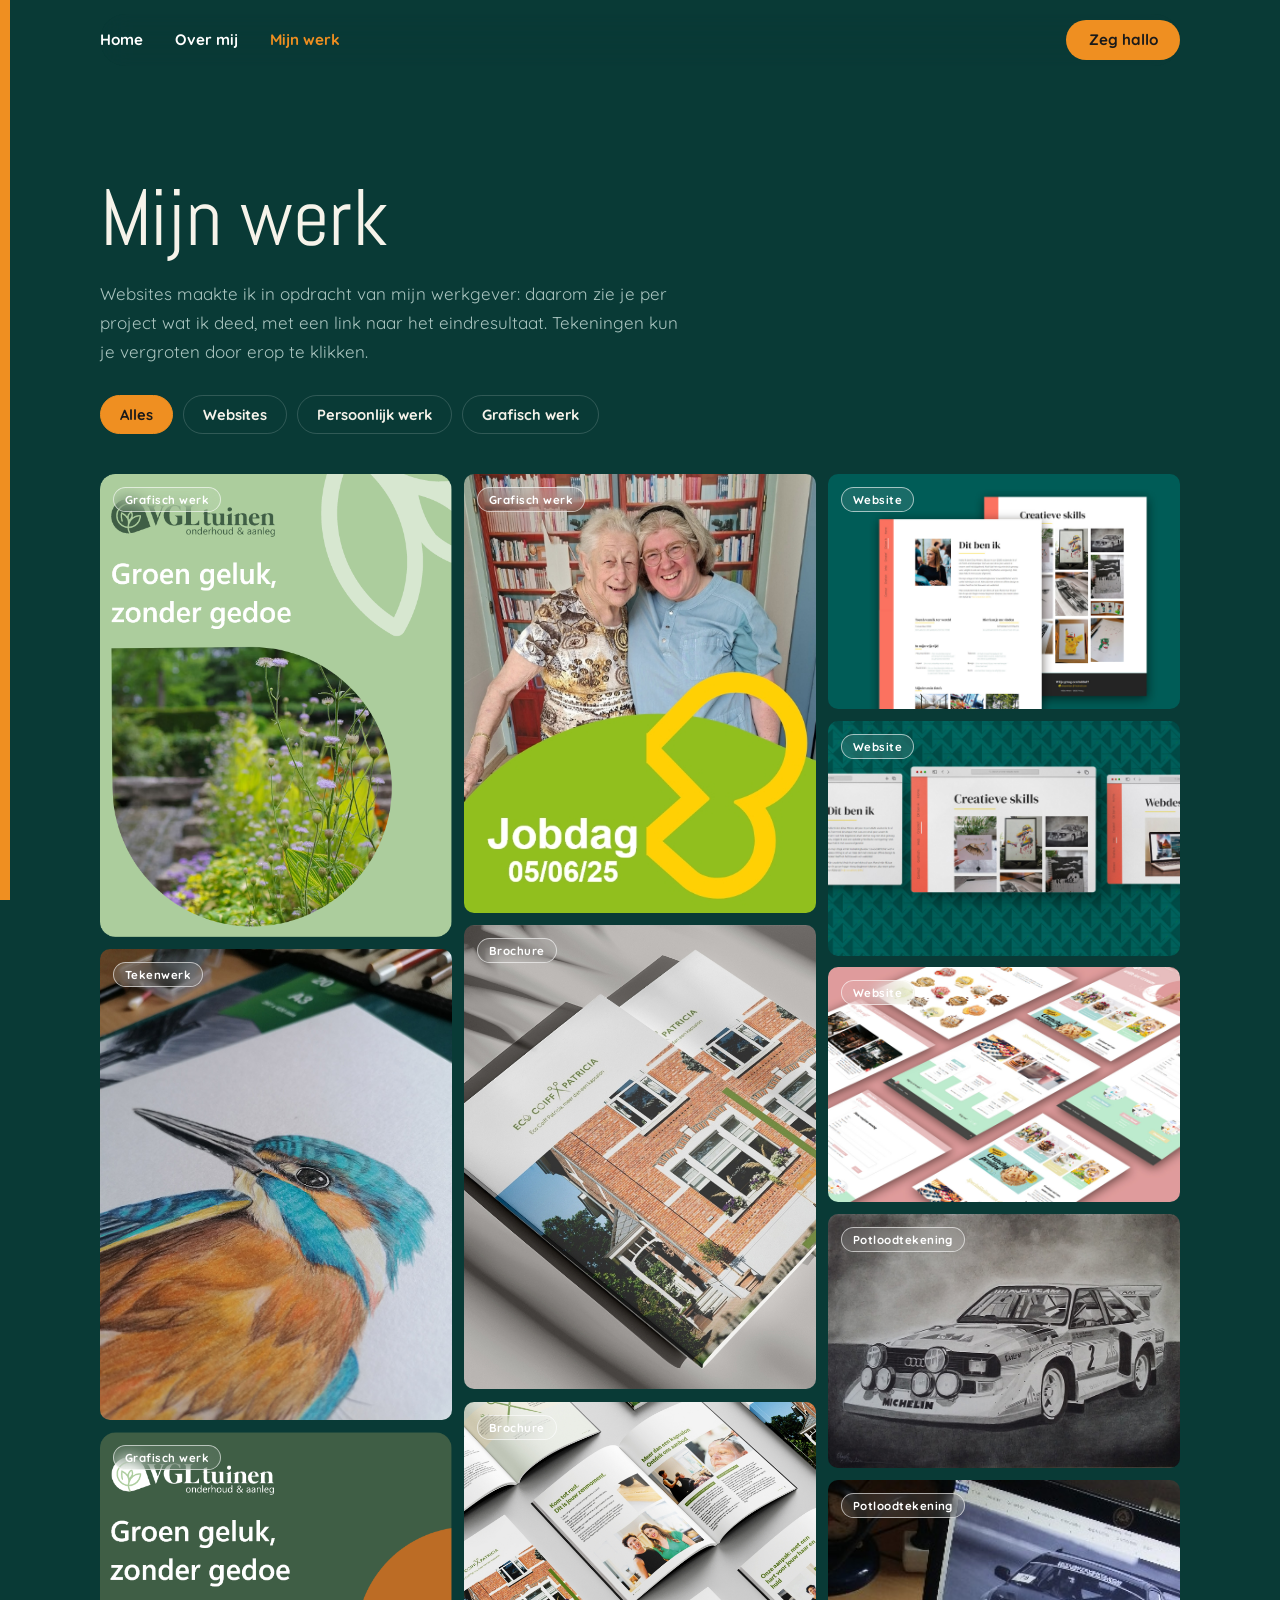
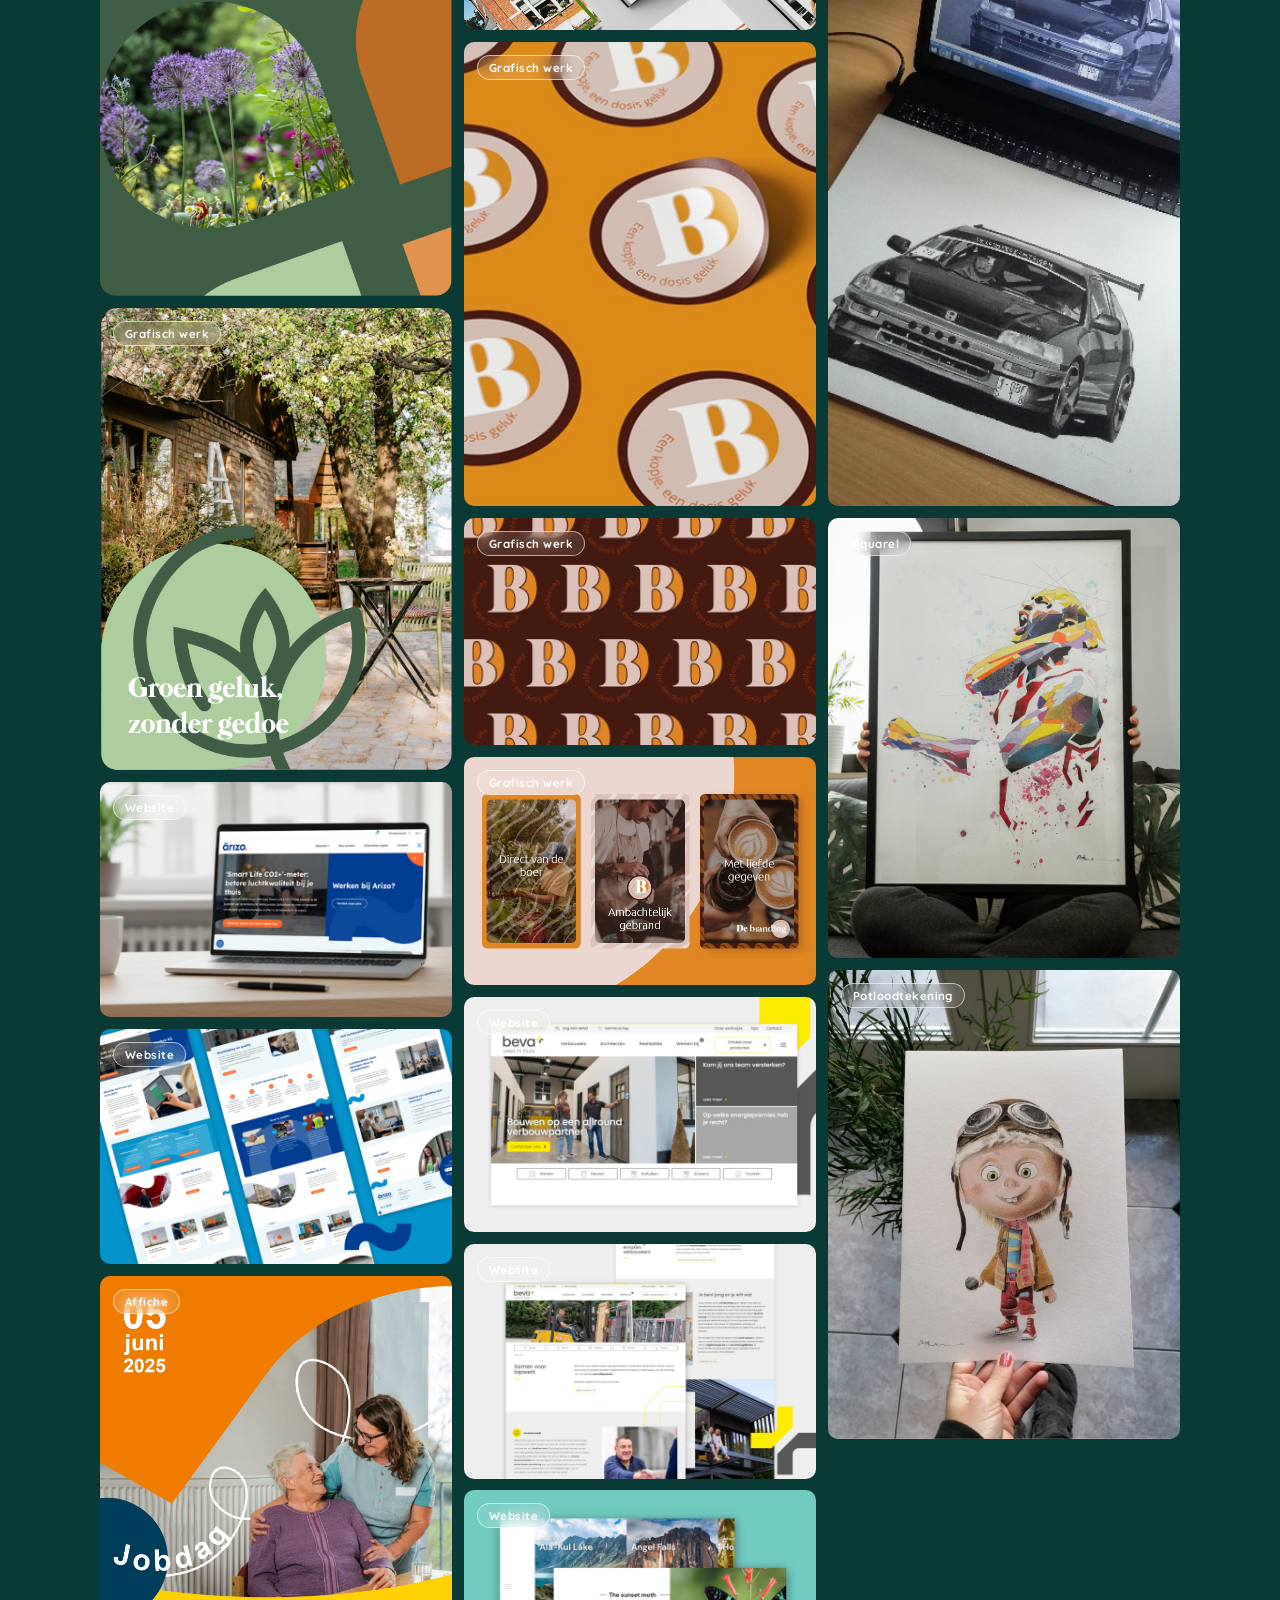
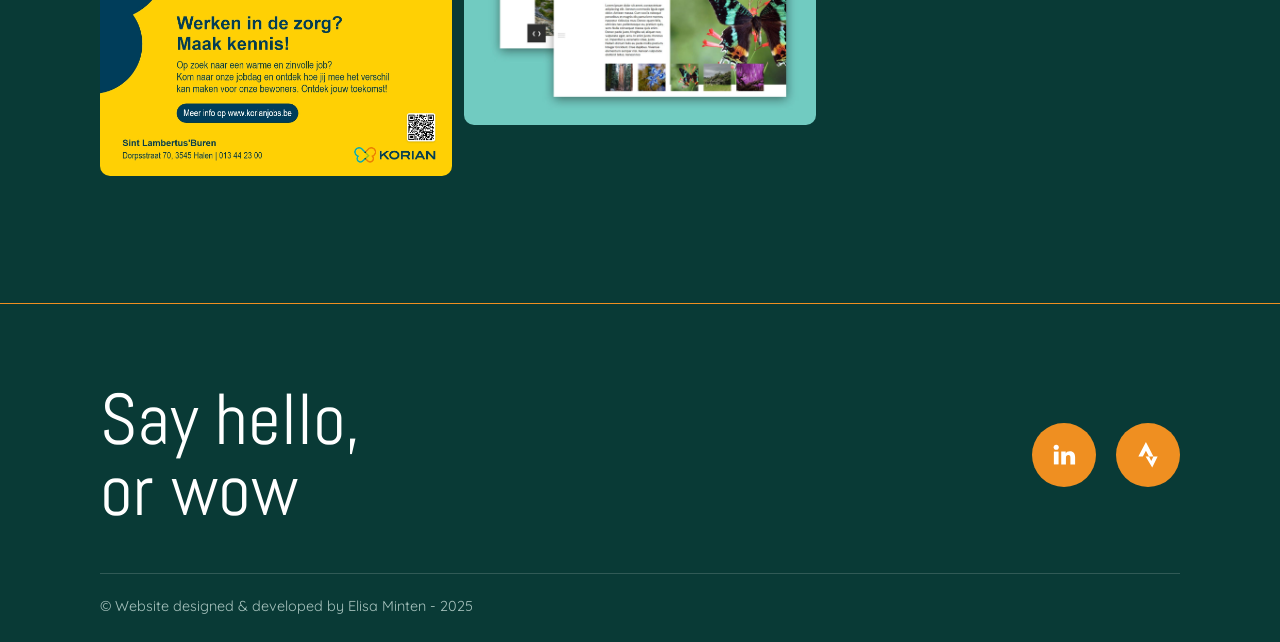
==== commit bfd5761a: "Implement loading spinner in mijnwerk.html Added a loading spinner and message for content loading." ====
--- a/mijnwerk.html
+++ b/mijnwerk.html
@@ -24,6 +24,11 @@
     <link href="style.css" rel="stylesheet" />
   </head>
   <body>
+    <div class="loader" id="loader" role="status" aria-live="polite">
+  <div class="loader-spinner" aria-hidden="true"></div>
+  <p class="loader-text">Mijn werk wordt geladen…</p>
+</div>
+<noscript><style>.loader { display: none; }</style></noscript>
     <div aria-hidden="true" class="rail"></div>
     <button aria-label="Terug naar boven" class="up" id="up">
       <svg viewbox="0 0 45 45">
--- a/style.css
+++ b/style.css
@@ -1978,3 +1978,40 @@
 .mt {
   margin-top: 20px;
 }
+/* Loader: bedekt de pagina tot alle afbeeldingen geladen zijn */
+.loader {
+  position: fixed;
+  inset: 0;
+  z-index: 9999;
+  display: flex;
+  flex-direction: column;
+  align-items: center;
+  justify-content: center;
+  gap: 1.25rem;
+  background: #093a36;
+  color: #fff;
+  transition: opacity 0.5s ease, visibility 0.5s ease;
+}
+
+.loader.done {
+  opacity: 0;
+  visibility: hidden;
+}
+
+.loader-spinner {
+  width: 56px;
+  height: 56px;
+  border: 4px solid rgba(255, 255, 255, 0.2);
+  border-top-color: #ef8f21;
+  border-radius: 50%;
+  animation: loader-spin 0.9s linear infinite;
+}
+
+@keyframes loader-spin {
+  to { transform: rotate(360deg); }
+}
+
+/* Geen scrollen terwijl de loader zichtbaar is */
+body.is-loading {
+  overflow: hidden;
+}
